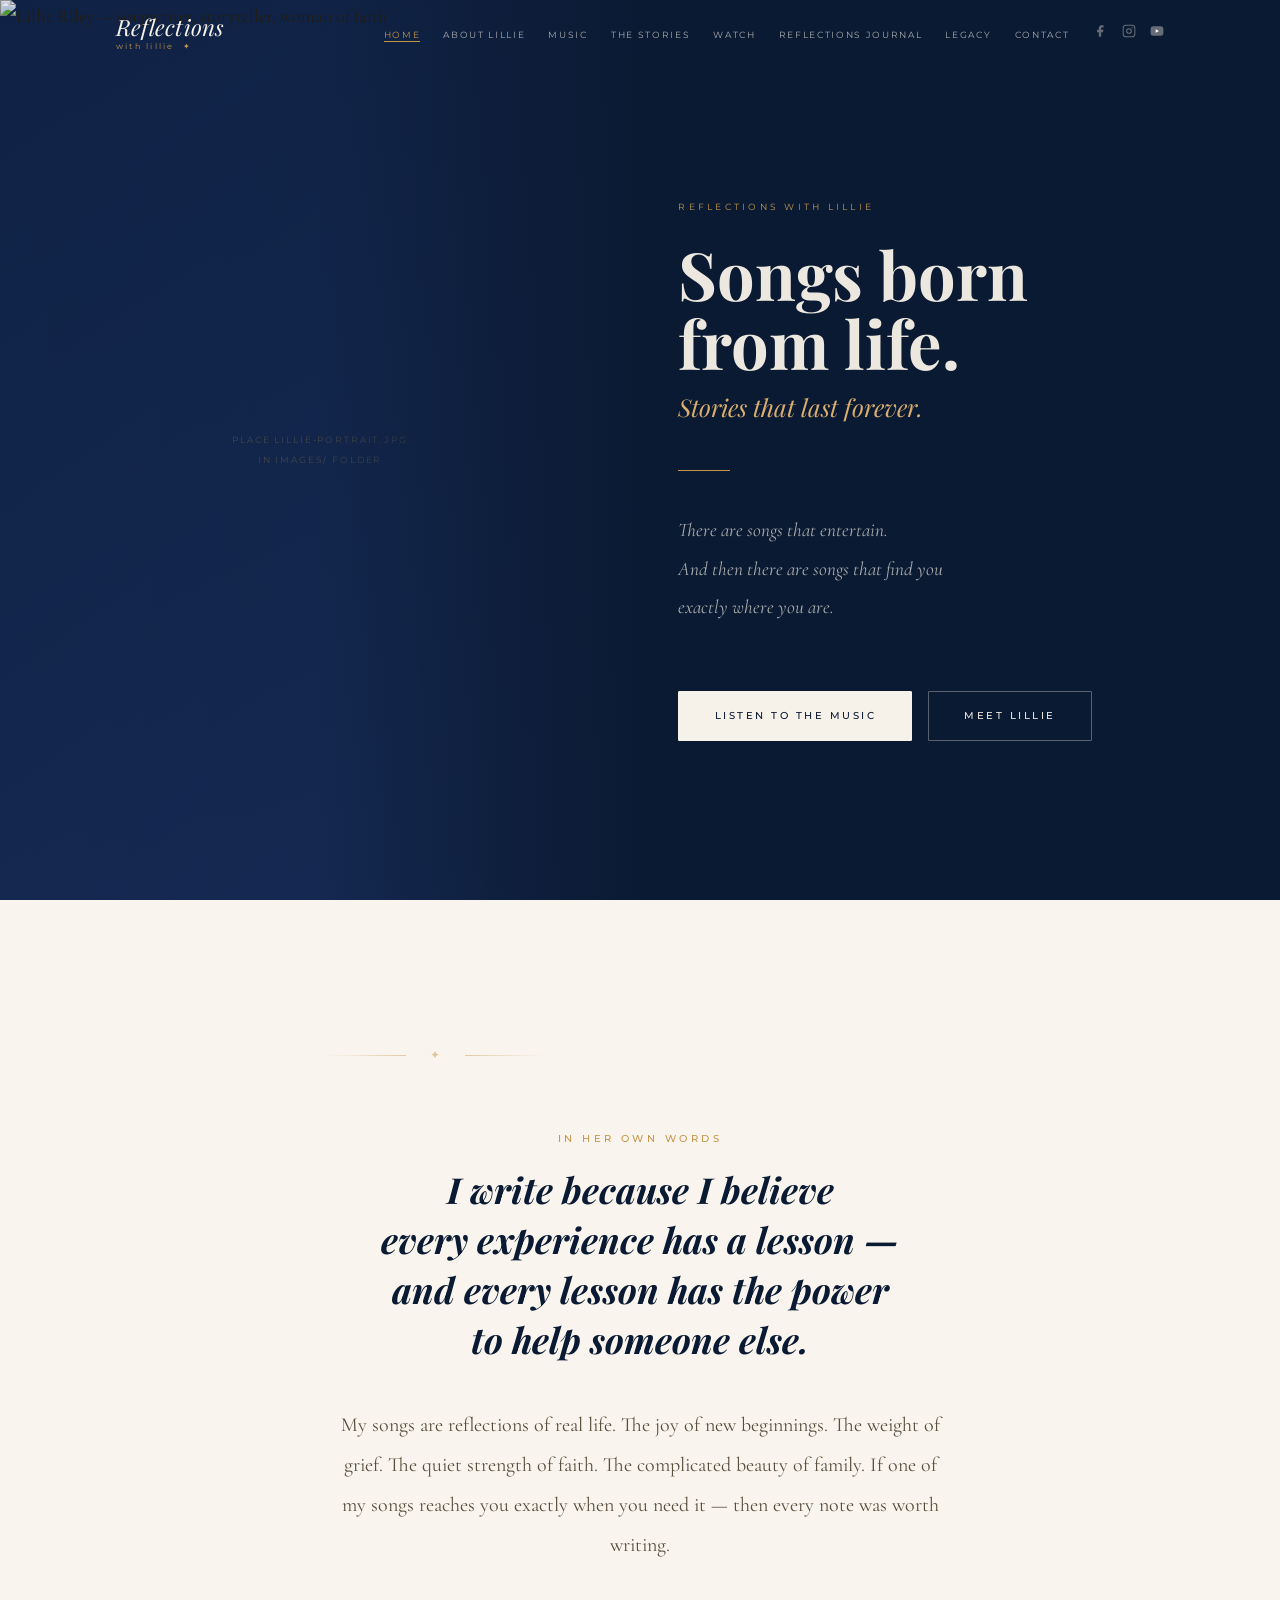
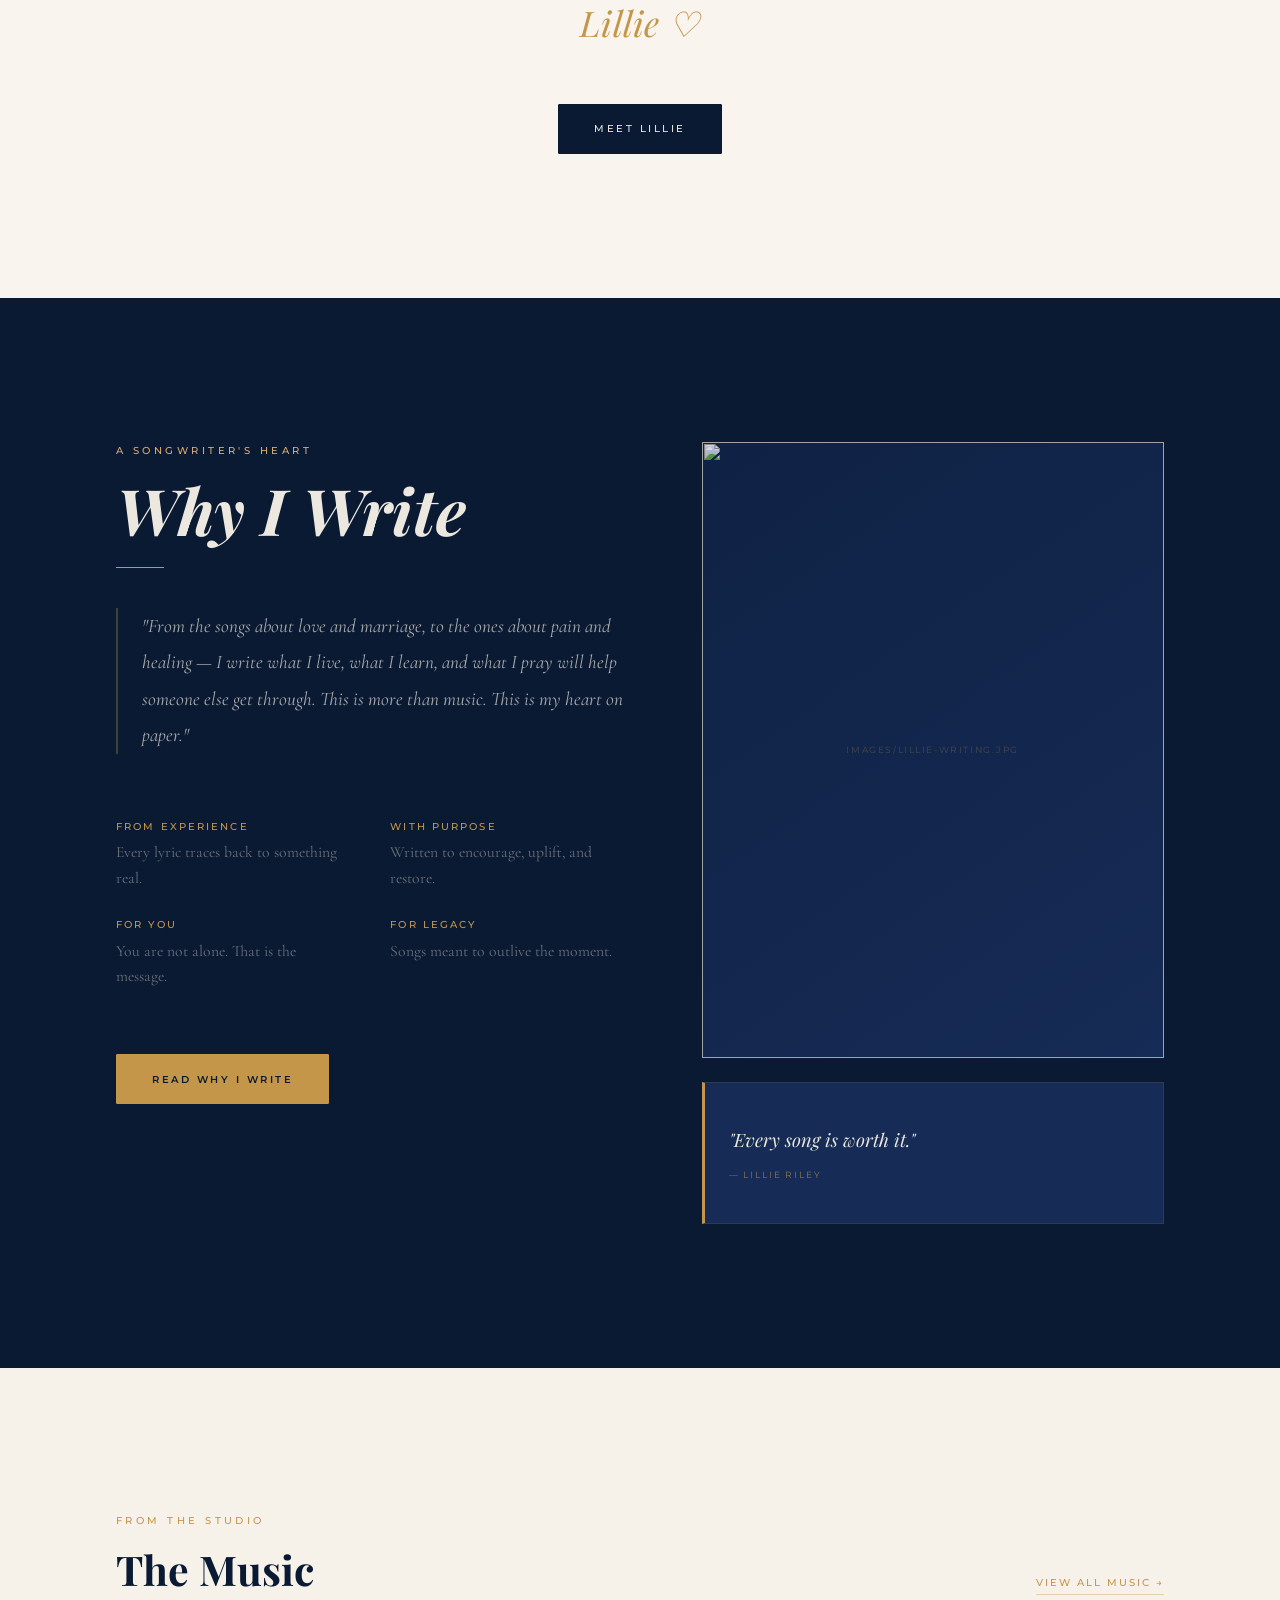
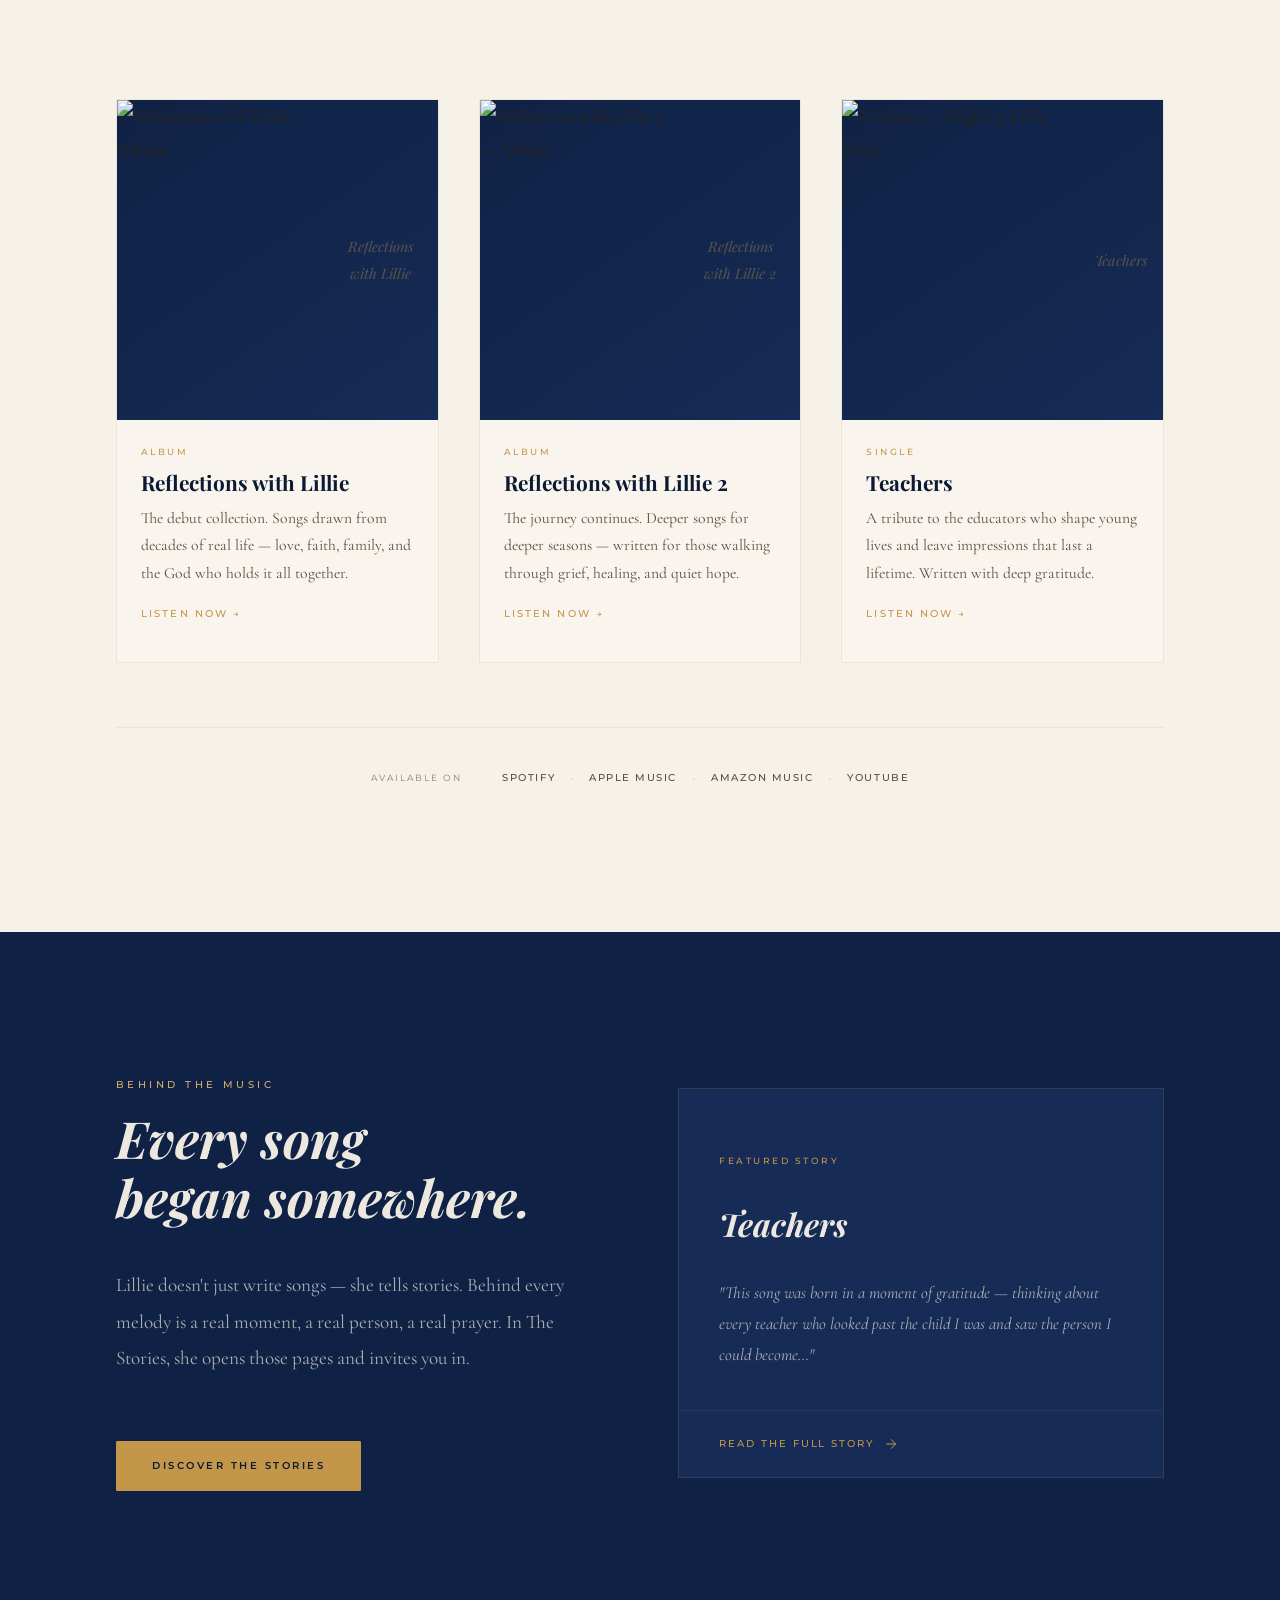
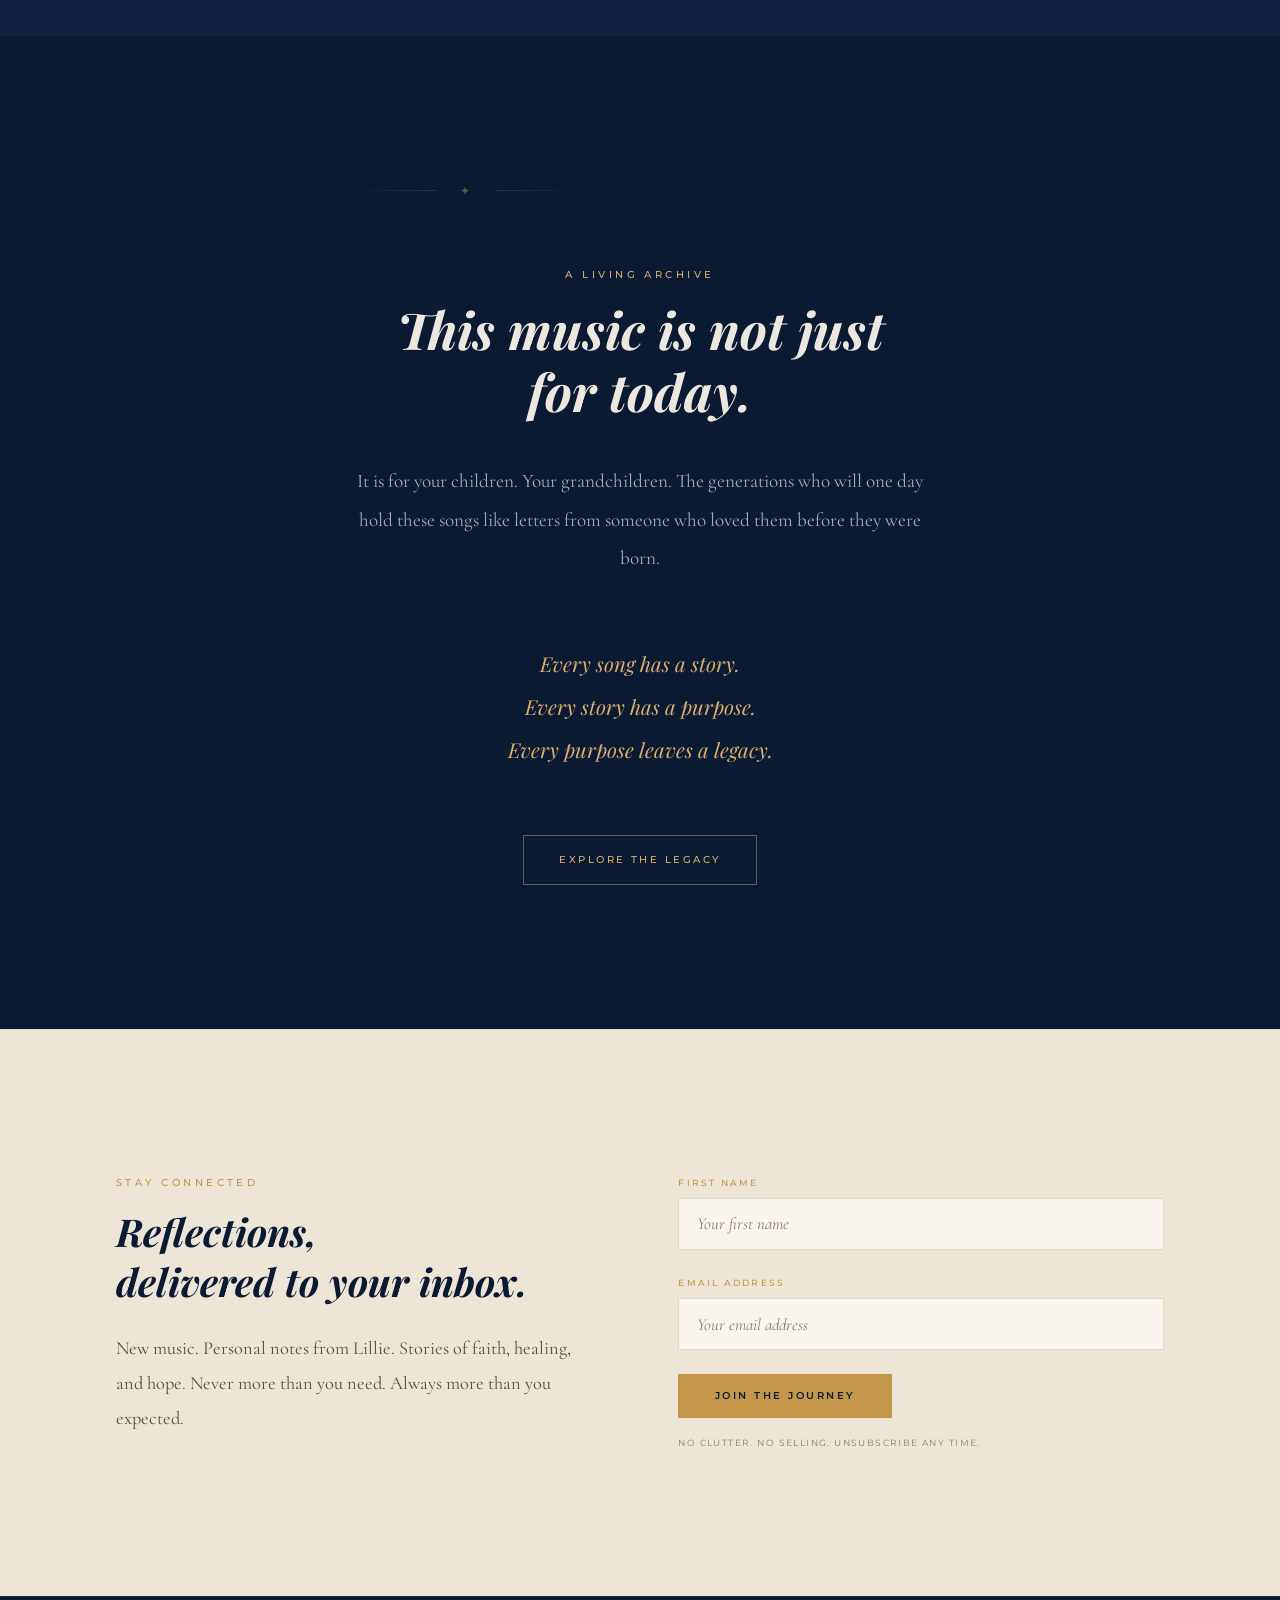
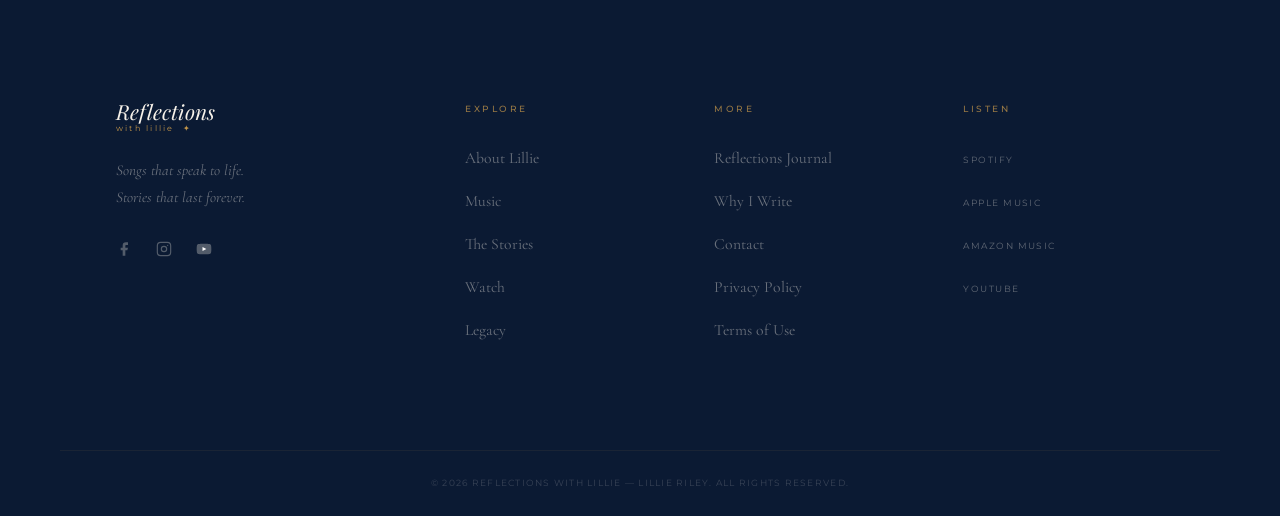
==== index.html @ 1201bf0e "Phase 1 Reflections with Lillie website launch" ====
<!DOCTYPE html>
<html lang="en">
<head>
  <meta charset="UTF-8" />
  <meta name="viewport" content="width=device-width, initial-scale=1.0" />
  <title>Reflections with Lillie — Songs Born from Life. Stories That Last.</title>
  <meta name="description" content="Lillie Riley is a songwriter, storyteller, and woman of faith. Her music is a reflection of real life — love, grief, faith, family, healing, and the grace that carries us through." />
  <link rel="canonical" href="https://reflectionswithlillie.com/" />

  <!-- Open Graph -->
  <meta property="og:type" content="website" />
  <meta property="og:site_name" content="Reflections with Lillie" />
  <meta property="og:title" content="Reflections with Lillie — Songs Born from Life. Stories That Last." />
  <meta property="og:description" content="Lillie Riley is a songwriter, storyteller, and woman of faith. Her music reflects real life — love, grief, faith, family, healing, and the grace that carries us through." />
  <meta property="og:url" content="https://reflectionswithlillie.com/" />
  <meta property="og:image" content="https://reflectionswithlillie.com/images/og-cover.jpg" />
  <meta property="og:locale" content="en_US" />

  <!-- Twitter Card -->
  <meta name="twitter:card" content="summary_large_image" />
  <meta name="twitter:title" content="Reflections with Lillie" />
  <meta name="twitter:description" content="Songs born from life. Stories that last forever." />
  <meta name="twitter:image" content="https://reflectionswithlillie.com/images/og-cover.jpg" />

  <link rel="preconnect" href="https://fonts.googleapis.com" />
  <link rel="preconnect" href="https://fonts.gstatic.com" crossorigin />
  <link href="https://fonts.googleapis.com/css2?family=Cormorant+Garamond:ital,wght@0,300;0,400;0,500;1,300;1,400;1,500&family=Playfair+Display:ital,wght@0,400;0,700;1,400;1,700&family=Montserrat:wght@300;400;500&display=swap" rel="stylesheet" />

  <link rel="stylesheet" href="styles.css" />

  <!-- Structured data: MusicGroup / Person -->
  <script type="application/ld+json">
  {
    "@context": "https://schema.org",
    "@type": "MusicGroup",
    "name": "Reflections with Lillie",
    "url": "https://reflectionswithlillie.com/",
    "member": {
      "@type": "Person",
      "name": "Lillie Riley",
      "jobTitle": "Songwriter"
    },
    "genre": ["Inspirational", "Faith-based", "Singer-songwriter"],
    "sameAs": []
  }
  </script>
</head>
<body>

  <!-- ═══════════════════════════════════════
       HEADER / NAVIGATION
  ═══════════════════════════════════════ -->
  <header class="site-header" id="site-header">
    <div class="header-inner">

      <a href="index.html" class="logo" aria-label="Reflections with Lillie — Home">
        <span class="logo-script">Reflections</span>
        <span class="logo-sub">with Lillie &nbsp;✦</span>
      </a>

      <button class="nav-toggle" id="nav-toggle" aria-label="Open menu" aria-expanded="false">
        <span></span><span></span><span></span>
      </button>

      <nav class="main-nav" id="main-nav" aria-label="Main navigation">
        <button class="nav-close" id="nav-close" aria-label="Close menu">✕</button>
        <ul>
          <li><a href="index.html" aria-current="page">Home</a></li>
          <li><a href="about.html">About Lillie</a></li>
          <li><a href="music.html">Music</a></li>
          <li><a href="stories.html">The Stories</a></li>
          <li><a href="watch.html">Watch</a></li>
          <li><a href="journal.html">Reflections Journal</a></li>
          <li><a href="legacy.html">Legacy</a></li>
          <li><a href="contact.html">Contact</a></li>
        </ul>
      </nav>

      <div class="header-social" aria-label="Follow Lillie">
        <!-- PLACEHOLDER: Replace # with real social media URLs when available -->
        <a href="#" aria-label="Follow on Facebook" data-placeholder-link="true" title="Final Facebook link coming soon">
          <svg width="14" height="14" viewBox="0 0 24 24" fill="currentColor" aria-hidden="true"><path d="M18 2h-3a5 5 0 0 0-5 5v3H7v4h3v8h4v-8h3l1-4h-4V7a1 1 0 0 1 1-1h3z"/></svg>
        </a>
        <a href="#" aria-label="Follow on Instagram" data-placeholder-link="true" title="Final Instagram link coming soon">
          <svg width="14" height="14" viewBox="0 0 24 24" fill="none" stroke="currentColor" stroke-width="1.75" aria-hidden="true"><rect x="2" y="2" width="20" height="20" rx="5"/><circle cx="12" cy="12" r="4"/><circle cx="17.5" cy="6.5" r="1" fill="currentColor" stroke="none"/></svg>
        </a>
        <a href="#" aria-label="Watch on YouTube" data-placeholder-link="true" title="Final YouTube link coming soon">
          <svg width="14" height="14" viewBox="0 0 24 24" fill="currentColor" aria-hidden="true"><path d="M22.54 6.42a2.78 2.78 0 0 0-1.95-1.96C18.88 4 12 4 12 4s-6.88 0-8.59.46a2.78 2.78 0 0 0-1.95 1.96A29 29 0 0 0 1 12a29 29 0 0 0 .46 5.58A2.78 2.78 0 0 0 3.41 19.6C5.12 20 12 20 12 20s6.88 0 8.59-.4a2.78 2.78 0 0 0 1.95-1.95A29 29 0 0 0 23 12a29 29 0 0 0-.46-5.58z"/><polygon points="9.75 15.02 15.5 12 9.75 8.98 9.75 15.02" fill="white"/></svg>
        </a>
      </div>

    </div>
  </header>


  <main id="main-content">

    <!-- ═══════════════════════════════════════
         § 1  HERO
         Full viewport. Portrait left, words right.
         Header is transparent here.
    ═══════════════════════════════════════ -->
    <section class="hero" aria-labelledby="hero-heading">

      <div class="hero-portrait" role="img" aria-label="Portrait of Lillie Riley, songwriter">
        <!-- PLACEHOLDER: Place lillie-portrait.jpg in images/ folder -->
        <img
          src="images/lillie-portrait.jpg"
          alt="Lillie Riley — songwriter, storyteller, woman of faith"
          class="hero-photo"
          onerror="this.closest('.hero-portrait').classList.add('portrait-fallback')"
        />
      </div>

      <!-- Gradient veil: fades portrait into navy on the right -->
      <div class="hero-veil" aria-hidden="true"></div>

      <div class="hero-words">
        <p class="hero-prelude reveal-hero" data-delay="0">Reflections with Lillie</p>

        <h1 id="hero-heading" class="hero-title reveal-hero" data-delay="150">
          Songs born<br />from life.
        </h1>

        <p class="hero-subtitle reveal-hero" data-delay="300">
          Stories that last forever.
        </p>

        <div class="hero-rule reveal-hero" data-delay="420" aria-hidden="true"></div>

        <p class="hero-opening reveal-hero" data-delay="540">
          There are songs that entertain.<br />
          And then there are songs that find you<br />
          exactly where you are.
        </p>

        <div class="hero-actions reveal-hero" data-delay="680">
          <a href="music.html" class="btn btn-ivory">Listen to the Music</a>
          <a href="about.html" class="btn btn-outline">Meet Lillie</a>
        </div>
      </div>

    </section>


    <!-- ═══════════════════════════════════════
         § 2  INTRODUCTION
         Who is Lillie? Warm, personal, brief.
    ═══════════════════════════════════════ -->
    <section class="intro" aria-labelledby="intro-heading">
      <div class="intro-inner container">

        <div class="ornament-line" aria-hidden="true">
          <span class="ornament-rule"></span>
          <span class="ornament-star">✦</span>
          <span class="ornament-rule"></span>
        </div>

        <p class="section-label reveal">In Her Own Words</p>

        <h2 id="intro-heading" class="intro-title reveal">
          I write because I believe<br />
          every experience has a lesson —<br />
          and every lesson has the power<br />
          to help someone else.
        </h2>

        <p class="intro-body reveal">
          My songs are reflections of real life. The joy of new beginnings.
          The weight of grief. The quiet strength of faith. The complicated
          beauty of family. If one of my songs reaches you exactly when you
          need it — then every note was worth writing.
        </p>

        <p class="intro-signature reveal" aria-label="Signed, Lillie">Lillie ♡</p>

        <a href="about.html" class="btn btn-navy reveal">Meet Lillie</a>

      </div>
    </section>


    <!-- ═══════════════════════════════════════
         § 3  WHY I WRITE  — preview
         Teases the deeper "Why I Write" section.
    ═══════════════════════════════════════ -->
    <section class="why-preview" aria-labelledby="why-heading">
      <div class="why-inner">

        <div class="why-text">
          <p class="section-label light reveal">A Songwriter's Heart</p>
          <h2 id="why-heading" class="why-title reveal">Why I Write</h2>
          <div class="why-rule reveal" aria-hidden="true"></div>

          <blockquote class="why-quote reveal">
            "From the songs about love and marriage, to the ones about pain
            and healing — I write what I live, what I learn, and what I pray
            will help someone else get through. This is more than music.
            This is my heart on paper."
          </blockquote>

          <div class="why-pillars reveal">
            <div class="pillar">
              <span class="pillar-label">From Experience</span>
              <span class="pillar-text">Every lyric traces back to something real.</span>
            </div>
            <div class="pillar">
              <span class="pillar-label">With Purpose</span>
              <span class="pillar-text">Written to encourage, uplift, and restore.</span>
            </div>
            <div class="pillar">
              <span class="pillar-label">For You</span>
              <span class="pillar-text">You are not alone. That is the message.</span>
            </div>
            <div class="pillar">
              <span class="pillar-label">For Legacy</span>
              <span class="pillar-text">Songs meant to outlive the moment.</span>
            </div>
          </div>

          <a href="about.html#why-i-write" class="btn btn-gold reveal">Read Why I Write</a>
        </div>

        <div class="why-visual reveal" aria-hidden="true">
          <div class="why-img-frame">
            <!-- PLACEHOLDER: Place lillie-writing.jpg in images/ folder (optional) -->
            <img
              src="images/lillie-writing.jpg"
              alt=""
              class="why-img"
              onerror="this.closest('.why-img-frame').classList.add('img-fallback')"
            />
          </div>
          <div class="why-caption-card">
            <p class="wcc-quote">"Every song is worth it."</p>
            <p class="wcc-attr">— Lillie Riley</p>
          </div>
        </div>

      </div>
    </section>


    <!-- ═══════════════════════════════════════
         § 4  FEATURED MUSIC
         3 releases. Curiosity, not a catalog.
    ═══════════════════════════════════════ -->
    <section class="music-preview" aria-labelledby="music-heading">
      <div class="container">

        <div class="section-header reveal">
          <div>
            <p class="section-label">From the Studio</p>
            <h2 id="music-heading" class="section-title">The Music</h2>
          </div>
          <a href="music.html" class="section-link">View All Music <span aria-hidden="true">→</span></a>
        </div>

        <div class="music-grid">

          <article class="music-card reveal" data-stagger="0">
            <div class="music-card-art">
              <!-- PLACEHOLDER: Place album-1.jpg in images/ folder -->
              <img
                src="images/album-1.jpg"
                alt="Reflections with Lillie — Album"
                onerror="this.closest('.music-card-art').classList.add('art-fallback'); this.closest('.music-card-art').dataset.label='Reflections with Lillie'"
              />
              <a href="https://lillieriley.hearnow.com/reflections-with-lillie" target="_blank" rel="noopener noreferrer" class="music-card-play" aria-label="Listen to Reflections with Lillie">
                <svg viewBox="0 0 24 24" fill="currentColor" width="20" height="20" aria-hidden="true"><polygon points="5 3 19 12 5 21 5 3"/></svg>
              </a>
            </div>
            <div class="music-card-info">
              <span class="music-card-type">Album</span>
              <h3 class="music-card-title">Reflections with Lillie</h3>
              <p class="music-card-desc">The debut collection. Songs drawn from decades of real life — love, faith, family, and the God who holds it all together.</p>
              <a href="https://lillieriley.hearnow.com/reflections-with-lillie" target="_blank" rel="noopener noreferrer" class="door-link">Listen Now <span aria-hidden="true">→</span></a>
            </div>
          </article>

          <article class="music-card reveal" data-stagger="1">
            <div class="music-card-art">
              <!-- PLACEHOLDER: Place album-2.jpg in images/ folder -->
              <img
                src="images/album-2.jpg"
                alt="Reflections with Lillie 2 — Album"
                onerror="this.closest('.music-card-art').classList.add('art-fallback'); this.closest('.music-card-art').dataset.label='Reflections with Lillie 2'"
              />
              <a href="https://music.apple.com/us/album/reflections-with-lillie-2/1891876849" target="_blank" rel="noopener noreferrer" class="music-card-play" aria-label="Listen to Reflections with Lillie 2">
                <svg viewBox="0 0 24 24" fill="currentColor" width="20" height="20" aria-hidden="true"><polygon points="5 3 19 12 5 21 5 3"/></svg>
              </a>
            </div>
            <div class="music-card-info">
              <span class="music-card-type">Album</span>
              <h3 class="music-card-title">Reflections with Lillie 2</h3>
              <p class="music-card-desc">The journey continues. Deeper songs for deeper seasons — written for those walking through grief, healing, and quiet hope.</p>
              <a href="https://music.apple.com/us/album/reflections-with-lillie-2/1891876849" target="_blank" rel="noopener noreferrer" class="door-link">Listen Now <span aria-hidden="true">→</span></a>
            </div>
          </article>

          <article class="music-card reveal" data-stagger="2">
            <div class="music-card-art">
              <!-- PLACEHOLDER: Place teachers-cover.jpg in images/ folder -->
              <img
                src="images/teachers-cover.jpg"
                alt="Teachers — Single by Lillie Riley"
                onerror="this.closest('.music-card-art').classList.add('art-fallback'); this.closest('.music-card-art').dataset.label='Teachers'"
              />
              <a href="music.html" class="music-card-play" aria-label="Listen to Teachers">
                <svg viewBox="0 0 24 24" fill="currentColor" width="20" height="20" aria-hidden="true"><polygon points="5 3 19 12 5 21 5 3"/></svg>
              </a>
            </div>
            <div class="music-card-info">
              <span class="music-card-type">Single</span>
              <h3 class="music-card-title">Teachers</h3>
              <p class="music-card-desc">A tribute to the educators who shape young lives and leave impressions that last a lifetime. Written with deep gratitude.</p>
              <a href="music.html" class="door-link">Listen Now <span aria-hidden="true">→</span></a>
            </div>
          </article>

        </div>

        <div class="music-platforms reveal">
          <p class="platforms-label">Available on</p>
          <div class="platforms-list">
            <!-- PLACEHOLDER: Replace # with real streaming URLs when available -->
            <a href="https://open.spotify.com/artist/2LuKNsGdmMvZCMLNtctDl3" class="platform-link" aria-label="Listen on Spotify" target="_blank" rel="noopener noreferrer">Spotify</a>
            <span class="platform-dot" aria-hidden="true">·</span>
            <a href="https://music.apple.com/us/artist/lillie-riley/1885630300" class="platform-link" aria-label="Listen on Apple Music" target="_blank" rel="noopener noreferrer">Apple Music</a>
            <span class="platform-dot" aria-hidden="true">·</span>
            <a href="#" class="platform-link" aria-label="Listen on Amazon Music" data-placeholder-link="true" title="Final Amazon Music link coming soon">Amazon Music</a>
            <span class="platform-dot" aria-hidden="true">·</span>
            <a href="#" class="platform-link" aria-label="Watch on YouTube" data-placeholder-link="true" title="Final YouTube link coming soon">YouTube</a>
          </div>
        </div>

      </div>
    </section>


    <!-- ═══════════════════════════════════════
         § 5  THE STORIES  — preview
         One story. A door into something deeper.
    ═══════════════════════════════════════ -->
    <section class="stories-preview" aria-labelledby="stories-heading">
      <div class="stories-inner container">

        <div class="stories-text">
          <p class="section-label light reveal">Behind the Music</p>
          <h2 id="stories-heading" class="stories-title reveal">
            Every song<br />began somewhere.
          </h2>
          <p class="stories-body reveal">
            Lillie doesn't just write songs — she tells stories.
            Behind every melody is a real moment, a real person,
            a real prayer. In The Stories, she opens those pages
            and invites you in.
          </p>
          <a href="stories.html" class="btn btn-gold reveal">Discover the Stories</a>
        </div>

        <div class="stories-featured reveal">
          <article class="story-card">
            <div class="story-card-top">
              <p class="story-card-label">Featured Story</p>
              <h3 class="story-card-title">Teachers</h3>
              <p class="story-card-excerpt">
                "This song was born in a moment of gratitude — thinking
                about every teacher who looked past the child I was
                and saw the person I could become…"
              </p>
            </div>
            <a href="stories.html#teachers" class="story-card-link">
              Read the Full Story
              <svg viewBox="0 0 24 24" fill="none" stroke="currentColor" stroke-width="1.5" width="16" height="16" aria-hidden="true"><path d="M5 12h14M12 5l7 7-7 7"/></svg>
            </a>
          </article>
        </div>

      </div>
    </section>


    <!-- ═══════════════════════════════════════
         § 6  LEGACY  — preview
         Quiet. Weighty. One idea only.
    ═══════════════════════════════════════ -->
    <section class="legacy-preview" aria-labelledby="legacy-heading">
      <div class="legacy-inner container">

        <div class="ornament-line light reveal" aria-hidden="true">
          <span class="ornament-rule"></span>
          <span class="ornament-star">✦</span>
          <span class="ornament-rule"></span>
        </div>

        <p class="section-label light reveal">A Living Archive</p>

        <h2 id="legacy-heading" class="legacy-title reveal">
          This music is not just<br />for today.
        </h2>

        <p class="legacy-body reveal">
          It is for your children. Your grandchildren. The generations
          who will one day hold these songs like letters from someone
          who loved them before they were born.
        </p>

        <p class="legacy-verse reveal">
          Every song has a story.<br />
          Every story has a purpose.<br />
          Every purpose leaves a legacy.
        </p>

        <a href="legacy.html" class="btn btn-outline-light reveal">Explore the Legacy</a>

      </div>
    </section>


    <!-- ═══════════════════════════════════════
         § 7  NEWSLETTER
    ═══════════════════════════════════════ -->
    <section class="newsletter" id="newsletter" aria-labelledby="newsletter-heading">
      <div class="newsletter-inner container">

        <div class="newsletter-text">
          <p class="section-label reveal">Stay Connected</p>
          <h2 id="newsletter-heading" class="newsletter-title reveal">
            Reflections,<br />delivered to your inbox.
          </h2>
          <p class="newsletter-sub reveal">
            New music. Personal notes from Lillie.
            Stories of faith, healing, and hope.
            Never more than you need. Always more than you expected.
          </p>
        </div>

        <form class="newsletter-form reveal" action="#" method="post" novalidate id="newsletter-form">
          <!-- PLACEHOLDER: Connect to email provider (Mailchimp, ConvertKit, Buttondown, etc.) -->
          <div class="field-wrap">
            <label for="sub-name">First Name</label>
            <input
              type="text"
              id="sub-name"
              name="name"
              placeholder="Your first name"
              autocomplete="given-name"
              required
            />
          </div>
          <div class="field-wrap">
            <label for="sub-email">Email Address</label>
            <input
              type="email"
              id="sub-email"
              name="email"
              placeholder="Your email address"
              autocomplete="email"
              required
            />
          </div>
          <button type="submit" class="btn btn-gold">Join the Journey</button>
          <p class="form-note">No clutter. No selling. Unsubscribe any time.</p>
        </form>

      </div>
    </section>

  </main>


  <!-- ═══════════════════════════════════════
       FOOTER
  ═══════════════════════════════════════ -->
  <footer class="site-footer" aria-label="Site footer">
    <div class="footer-inner container">

      <div class="footer-brand">
        <a href="index.html" class="footer-logo" aria-label="Reflections with Lillie — Home">
          <span class="logo-script">Reflections</span>
          <span class="logo-sub">with Lillie &nbsp;✦</span>
        </a>
        <p class="footer-tagline">
          Songs that speak to life.<br />
          Stories that last forever.
        </p>
        <div class="footer-social" aria-label="Follow Lillie on social media">
          <!-- PLACEHOLDER: Replace # with real social media URLs when available -->
          <a href="#" aria-label="Facebook" data-placeholder-link="true" title="Final Facebook link coming soon">
            <svg width="16" height="16" viewBox="0 0 24 24" fill="currentColor" aria-hidden="true"><path d="M18 2h-3a5 5 0 0 0-5 5v3H7v4h3v8h4v-8h3l1-4h-4V7a1 1 0 0 1 1-1h3z"/></svg>
          </a>
          <a href="#" aria-label="Instagram" data-placeholder-link="true" title="Final Instagram link coming soon">
            <svg width="16" height="16" viewBox="0 0 24 24" fill="none" stroke="currentColor" stroke-width="1.75" aria-hidden="true"><rect x="2" y="2" width="20" height="20" rx="5"/><circle cx="12" cy="12" r="4"/><circle cx="17.5" cy="6.5" r="1" fill="currentColor" stroke="none"/></svg>
          </a>
          <a href="#" aria-label="YouTube" data-placeholder-link="true" title="Final YouTube link coming soon">
            <svg width="16" height="16" viewBox="0 0 24 24" fill="currentColor" aria-hidden="true"><path d="M22.54 6.42a2.78 2.78 0 0 0-1.95-1.96C18.88 4 12 4 12 4s-6.88 0-8.59.46a2.78 2.78 0 0 0-1.95 1.96A29 29 0 0 0 1 12a29 29 0 0 0 .46 5.58A2.78 2.78 0 0 0 3.41 19.6C5.12 20 12 20 12 20s6.88 0 8.59-.4a2.78 2.78 0 0 0 1.95-1.95A29 29 0 0 0 23 12a29 29 0 0 0-.46-5.58z"/><polygon points="9.75 15.02 15.5 12 9.75 8.98 9.75 15.02" fill="white"/></svg>
          </a>
        </div>
      </div>

      <nav class="footer-nav" aria-label="Explore the site">
        <h4>Explore</h4>
        <ul>
          <li><a href="about.html">About Lillie</a></li>
          <li><a href="music.html">Music</a></li>
          <li><a href="stories.html">The Stories</a></li>
          <li><a href="watch.html">Watch</a></li>
          <li><a href="legacy.html">Legacy</a></li>
        </ul>
      </nav>

      <nav class="footer-nav" aria-label="More pages">
        <h4>More</h4>
        <ul>
          <li><a href="journal.html">Reflections Journal</a></li>
          <li><a href="about.html#why-i-write">Why I Write</a></li>
          <li><a href="contact.html">Contact</a></li>
          <li><a href="privacy.html">Privacy Policy</a></li>
          <li><a href="terms.html">Terms of Use</a></li>
        </ul>
      </nav>

      <div class="footer-listen-wrap">
        <h4>Listen</h4>
        <ul class="footer-listen">
          <!-- PLACEHOLDER: Replace # with real streaming URLs when available -->
          <li><a href="https://open.spotify.com/artist/2LuKNsGdmMvZCMLNtctDl3" aria-label="Stream on Spotify" target="_blank" rel="noopener noreferrer">Spotify</a></li>
          <li><a href="https://music.apple.com/us/artist/lillie-riley/1885630300" aria-label="Stream on Apple Music" target="_blank" rel="noopener noreferrer">Apple Music</a></li>
          <li><a href="#" aria-label="Stream on Amazon Music" data-placeholder-link="true" title="Final Amazon Music link coming soon">Amazon Music</a></li>
          <li><a href="#" aria-label="Watch on YouTube" data-placeholder-link="true" title="Final YouTube link coming soon">YouTube</a></li>
        </ul>
      </div>

    </div>

    <div class="footer-base">
      <p>
        &copy; <span id="copy-year"></span> Reflections with Lillie &mdash; Lillie Riley.
        All rights reserved.
      </p>
    </div>
  </footer>

  <script src="script.js"></script>
</body>
</html>
---- styles.css ----
/* ════════════════════════════════════════════════════════════════════
   REFLECTIONS WITH LILLIE  —  Design System v4
   "A digital legacy. Not a music website."

   This file is the single source of truth for the entire site.
   Every page inherits these tokens, components, and utilities.
   Never redefine colors or fonts on individual pages.

   Color Tokens
   ────────────
   --navy       Deep navy (primary dark ground)    #0B1A33
   --navy-mid   Slightly lifted navy               #0F2245
   --navy-lt    Lightest navy, for cards/hover     #162B55
   --royal      Royal blue accent                  #1B4FA8
   --gold       Signature antique gold             #C4964A
   --gold-lt    Warm highlight gold                #D9AE6E
   --gold-pale  Near-white gold tint               #F0E4CB
   --ivory      Primary light background           #F6F1E9
   --ivory-dk   Deeper ivory for alternating secs  #EDE5D5
   --linen      Warmest cream, for hero text bg    #F9F5EE
   --ink        Dark body text on light            #2C2416
   --ink-mid    Secondary body text on light       #5A4E3C
   --ink-soft   Muted/caption text on light        #8A7F6E
   --mist       Primary text on dark               #EDE8DF
   --mist-mid   Secondary text on dark (70%)
   --mist-soft  Muted text on dark (42%)

   Spacing Scale (8px base)
   ────────────────────────
   --sp-xs  0.5rem   8px
   --sp-s   1rem    16px
   --sp-m   1.5rem  24px
   --sp-l   2.5rem  40px
   --sp-xl  4rem    64px
   --sp-2xl 6.5rem  104px
   --sp-3xl 9rem    144px
════════════════════════════════════════════════════════════════════ */

:root {
  /* Palette */
  --navy:       #0B1A33;
  --navy-mid:   #0F2245;
  --navy-lt:    #162B55;
  --royal:      #1B4FA8;
  --gold:       #C4964A;
  --gold-lt:    #D9AE6E;
  --gold-pale:  #F0E4CB;
  --ivory:      #F6F1E9;
  --ivory-dk:   #EDE5D5;
  --linen:      #F9F5EE;
  --ink:        #2C2416;
  --ink-mid:    #5A4E3C;
  --ink-soft:   #8A7F6E;
  --mist:       #EDE8DF;
  --mist-mid:   rgba(237,232,223,.70);
  --mist-soft:  rgba(237,232,223,.42);

  /* Typography */
  --ff-display: 'Playfair Display', Georgia, 'Times New Roman', serif;
  --ff-body:    'Cormorant Garamond', Georgia, 'Times New Roman', serif;
  --ff-ui:      'Montserrat', 'Helvetica Neue', Arial, sans-serif;

  /* Spacing */
  --sp-xs:  0.5rem;
  --sp-s:   1rem;
  --sp-m:   1.5rem;
  --sp-l:   2.5rem;
  --sp-xl:  4rem;
  --sp-2xl: 6.5rem;
  --sp-3xl: 9rem;

  /* Layout */
  --max-w:    1160px;
  --ease:     cubic-bezier(.4,0,.2,1);
  --ease-out: cubic-bezier(0,.5,.3,1);
}


/* ─── RESET ───────────────────────────────────────────── */
*, *::before, *::after { box-sizing: border-box; margin: 0; padding: 0; }
html { scroll-behavior: smooth; font-size: 16px; }

body {
  font-family: var(--ff-body);
  font-size: 1.125rem;
  line-height: 1.85;
  color: var(--ink);
  background: var(--linen);
  -webkit-font-smoothing: antialiased;
  text-rendering: optimizeLegibility;
}

img { display: block; max-width: 100%; height: auto; }
a   { color: inherit; text-decoration: none; }
ul  { list-style: none; }
button { cursor: pointer; border: none; background: none; font-family: var(--ff-ui); }

[aria-current="page"] { color: var(--gold) !important; }
[aria-current="page"]::after { width: 100% !important; }

.sr-only {
  position: absolute; width: 1px; height: 1px; padding: 0;
  margin: -1px; overflow: hidden; clip: rect(0,0,0,0);
  white-space: nowrap; border: 0;
}


/* ─── LAYOUT UTILITIES ────────────────────────────────── */
.container {
  max-width: var(--max-w);
  margin-inline: auto;
  padding-inline: clamp(1.25rem, 5vw, 3.5rem);
}


/* ─── GLOBAL TOKENS (used across all pages) ───────────── */

/* Eyebrow label */
.section-label {
  font-family: var(--ff-ui);
  font-size: 0.6rem;
  font-weight: 500;
  letter-spacing: 0.36em;
  text-transform: uppercase;
  color: var(--gold);
  display: block;
  margin-bottom: var(--sp-s);
}
.section-label.light { color: var(--gold-lt); }

/* Section heading */
.section-title {
  font-family: var(--ff-display);
  font-size: clamp(1.8rem, 3.2vw, 2.8rem);
  font-weight: 700;
  line-height: 1.2;
  color: var(--ink);
}
.section-title.light { color: var(--mist); }

/* Inline section header row */
.section-header {
  display: flex;
  align-items: flex-end;
  justify-content: space-between;
  gap: var(--sp-m);
  margin-bottom: var(--sp-2xl);
  flex-wrap: wrap;
}

/* Underlined arrow link */
.section-link {
  font-family: var(--ff-ui);
  font-size: 0.62rem;
  font-weight: 500;
  letter-spacing: 0.2em;
  text-transform: uppercase;
  color: var(--gold);
  border-bottom: 1px solid rgba(196,150,74,.35);
  padding-bottom: 2px;
  transition: color .25s, border-color .25s;
  white-space: nowrap;
}
.section-link:hover { color: var(--gold-lt); border-color: var(--gold-lt); }

/* Ornament divider */
.ornament-line {
  display: flex;
  align-items: center;
  gap: var(--sp-m);
  margin-bottom: var(--sp-xl);
}
.ornament-rule {
  flex: 1;
  max-width: 80px;
  height: 1px;
  background: linear-gradient(to right, transparent, var(--gold));
  opacity: .45;
}
.ornament-line.light .ornament-rule {
  background: linear-gradient(to right, transparent, rgba(217,174,110,.4));
}
.ornament-line .ornament-rule:last-child {
  background: linear-gradient(to left, transparent, var(--gold));
}
.ornament-line.light .ornament-rule:last-child {
  background: linear-gradient(to left, transparent, rgba(217,174,110,.4));
}
.ornament-star {
  color: var(--gold);
  opacity: .5;
  font-size: .75rem;
  letter-spacing: .1em;
}
.ornament-line.light .ornament-star { color: var(--gold-lt); opacity: .4; }

/* Door link (text arrow links inside cards/sections) */
.door-link {
  font-family: var(--ff-ui);
  font-size: 0.6rem;
  font-weight: 500;
  letter-spacing: 0.22em;
  text-transform: uppercase;
  color: var(--gold);
  display: inline-flex;
  align-items: center;
  gap: .5em;
  transition: color .25s, gap .25s;
}
.door-link:hover { color: var(--gold-lt); gap: .75em; }


/* ─── BUTTONS ─────────────────────────────────────────── */
.btn {
  display: inline-block;
  font-family: var(--ff-ui);
  font-size: 0.65rem;
  font-weight: 500;
  letter-spacing: 0.24em;
  text-transform: uppercase;
  padding: 0.9rem 2.2rem;
  border-radius: 1px;
  transition: background .28s var(--ease), color .28s var(--ease),
              border-color .28s var(--ease), box-shadow .28s var(--ease);
  white-space: nowrap;
  cursor: pointer;
}

/* Ivory — on dark/photo backgrounds */
.btn-ivory {
  background: var(--ivory);
  color: var(--navy);
  border: 1.5px solid var(--ivory);
}
.btn-ivory:hover { background: var(--gold-pale); border-color: var(--gold-pale); }

/* Outline ghost — on dark, subtle */
.btn-outline {
  background: transparent;
  color: var(--mist);
  border: 1.5px solid rgba(237,232,223,.35);
}
.btn-outline:hover { border-color: var(--gold-lt); color: var(--gold-lt); }

/* Outline ghost — on dark, more visible */
.btn-outline-light {
  background: transparent;
  color: var(--gold-lt);
  border: 1.5px solid rgba(217,174,110,.45);
}
.btn-outline-light:hover {
  background: rgba(196,150,74,.08);
  border-color: var(--gold-lt);
}

/* Gold — primary CTA on light backgrounds */
.btn-gold {
  background: var(--gold);
  color: var(--navy);
  border: 1.5px solid var(--gold);
  font-weight: 600;
}
.btn-gold:hover {
  background: var(--gold-lt);
  border-color: var(--gold-lt);
  box-shadow: 0 6px 24px rgba(196,150,74,.22);
}

/* Navy — secondary CTA on light */
.btn-navy {
  background: var(--navy);
  color: var(--mist);
  border: 1.5px solid var(--navy);
}
.btn-navy:hover { background: var(--navy-mid); border-color: var(--navy-mid); }


/* ════════════════════════════════════════════════════════
   IMAGE PLACEHOLDERS
   Show a styled "no photo" state until real images land.
════════════════════════════════════════════════════════ */
.portrait-fallback,
.img-fallback,
.art-fallback {
  background: linear-gradient(145deg, var(--navy-mid), var(--navy-lt)) !important;
  display: flex !important;
  align-items: center !important;
  justify-content: center !important;
}
.portrait-fallback::after,
.img-fallback::after {
  content: 'Photo coming soon';
  font-family: var(--ff-ui);
  font-size: .58rem;
  letter-spacing: .2em;
  text-transform: uppercase;
  color: rgba(196,150,74,.35);
}
.art-fallback::after {
  content: attr(data-label);
  font-family: var(--ff-display);
  font-size: .9rem;
  font-style: italic;
  color: rgba(196,150,74,.4);
  text-align: center;
  padding: 1rem;
}


/* ════════════════════════════════════════════════════════
   SCROLL REVEAL
   Elements with .reveal fade up as they enter viewport.
   Applied via JS (IntersectionObserver).
════════════════════════════════════════════════════════ */
.reveal,
.reveal-hero {
  opacity: 0;
  transform: translateY(20px);
}
.reveal.in,
.reveal-hero.in {
  opacity: 1;
  transform: none;
  transition: opacity .75s var(--ease-out), transform .75s var(--ease-out);
}


/* ════════════════════════════════════════════════════════
   SITE HEADER
════════════════════════════════════════════════════════ */
.site-header {
  position: fixed;
  top: 0; left: 0; right: 0;
  z-index: 900;
  background: transparent;
  border-bottom: 1px solid transparent;
  transition: background .5s var(--ease), border-color .5s var(--ease);
}
.site-header.scrolled {
  background: rgba(11,26,51,.97);
  backdrop-filter: blur(16px);
  -webkit-backdrop-filter: blur(16px);
  border-bottom-color: rgba(196,150,74,.13);
}

.header-inner {
  max-width: var(--max-w);
  margin-inline: auto;
  padding: 1rem clamp(1.25rem, 5vw, 3.5rem);
  display: flex;
  align-items: center;
  gap: 1.5rem;
}

/* Logo */
.logo, .footer-logo {
  display: flex;
  flex-direction: column;
  line-height: 1.05;
  flex-shrink: 0;
  transition: opacity .25s;
}
.logo:hover { opacity: .75; }
.logo-script {
  font-family: var(--ff-display);
  font-size: 1.4rem;
  font-style: italic;
  font-weight: 400;
  color: var(--ivory);
  letter-spacing: .01em;
}
.logo-sub {
  font-family: var(--ff-ui);
  font-size: 0.5rem;
  font-weight: 400;
  letter-spacing: .28em;
  text-transform: lowercase;
  color: var(--gold);
  margin-top: 2px;
}

/* Desktop nav */
.main-nav { margin-left: auto; }
.main-nav ul {
  display: flex;
  align-items: center;
  gap: clamp(.7rem, 1.8vw, 1.8rem);
}
.main-nav a {
  font-family: var(--ff-ui);
  font-size: 0.58rem;
  font-weight: 400;
  letter-spacing: .18em;
  text-transform: uppercase;
  color: rgba(237,232,223,.7);
  padding-bottom: 2px;
  position: relative;
  transition: color .25s;
}
.main-nav a::after {
  content: '';
  position: absolute;
  bottom: 0; left: 0;
  width: 0; height: 1px;
  background: var(--gold);
  transition: width .3s var(--ease);
}
.main-nav a:hover { color: var(--gold-lt); }
.main-nav a:hover::after { width: 100%; }

/* Close button inside mobile nav */
.nav-close {
  display: none;
  position: absolute;
  top: var(--sp-l);
  right: var(--sp-l);
  color: var(--mist-mid);
  font-size: 1.1rem;
  padding: .25rem;
  transition: color .2s;
}
.nav-close:hover { color: var(--gold-lt); }

/* Social icons in header */
.header-social {
  display: flex;
  gap: .9rem;
  align-items: center;
  flex-shrink: 0;
}
.header-social a {
  color: rgba(237,232,223,.4);
  transition: color .25s;
}
.header-social a:hover { color: var(--gold-lt); }

/* Hamburger */
.nav-toggle {
  display: none;
  flex-direction: column;
  gap: 5px;
  padding: 4px;
}
.nav-toggle span {
  display: block;
  width: 22px; height: 1.5px;
  background: var(--mist);
  border-radius: 1px;
  transition: transform .3s var(--ease), opacity .3s;
}
.nav-toggle[aria-expanded="true"] span:nth-child(1) { transform: translateY(6.5px) rotate(45deg); }
.nav-toggle[aria-expanded="true"] span:nth-child(2) { opacity: 0; }
.nav-toggle[aria-expanded="true"] span:nth-child(3) { transform: translateY(-6.5px) rotate(-45deg); }


/* ════════════════════════════════════════════════════════
   § 1  HERO
════════════════════════════════════════════════════════ */
.hero {
  position: relative;
  min-height: 100svh;
  display: grid;
  grid-template-columns: 1fr 1fr;
  overflow: hidden;
  background: var(--navy);
}

/* Portrait — left column */
.hero-portrait {
  position: relative;
  grid-column: 1 / 2;
  grid-row: 1;
  overflow: hidden;
  min-height: 100%;
}
.hero-photo {
  position: absolute;
  inset: 0;
  width: 100%; height: 100%;
  object-fit: cover;
  object-position: center 15%;
  filter: brightness(.88) contrast(1.04) saturate(.9);
}
.hero-portrait.portrait-fallback {
  background: linear-gradient(160deg, var(--navy-mid) 0%, var(--navy-lt) 100%);
  min-height: 60vh;
}
.hero-portrait.portrait-fallback::after {
  content: 'Place lillie-portrait.jpg\Ain images/ folder';
  white-space: pre;
  position: absolute; inset: 0;
  display: flex; align-items: center; justify-content: center;
  font-family: var(--ff-ui);
  font-size: .58rem;
  letter-spacing: .2em;
  text-transform: uppercase;
  color: rgba(196,150,74,.3);
  line-height: 2.2;
  text-align: center;
}

/* Gradient: portrait fades rightward into navy */
.hero-veil {
  position: absolute;
  grid-column: 1 / 2;
  grid-row: 1;
  inset: 0;
  background: linear-gradient(
    to right,
    rgba(11,26,51,0)    0%,
    rgba(11,26,51,.06)  50%,
    rgba(11,26,51,.65)  78%,
    rgba(11,26,51,1)    100%
  );
  pointer-events: none;
  z-index: 1;
}

/* Words — right column */
.hero-words {
  grid-column: 2 / 3;
  grid-row: 1;
  position: relative;
  z-index: 2;
  display: flex;
  flex-direction: column;
  justify-content: center;
  padding: clamp(5.5rem,8vw,7rem) clamp(2.5rem,5vw,5rem) clamp(4rem,5vw,5rem) clamp(1.5rem,3vw,3rem);
}

.hero-prelude {
  font-family: var(--ff-ui);
  font-size: .58rem;
  font-weight: 400;
  letter-spacing: .35em;
  text-transform: uppercase;
  color: var(--gold);
  margin-bottom: var(--sp-m);
}
.hero-title {
  font-family: var(--ff-display);
  font-size: clamp(3rem, 5.2vw, 5.5rem);
  font-weight: 700;
  line-height: 1.04;
  color: var(--mist);
  margin-bottom: var(--sp-xs);
}
.hero-subtitle {
  font-family: var(--ff-display);
  font-size: clamp(1.1rem, 1.9vw, 1.6rem);
  font-style: italic;
  font-weight: 400;
  color: var(--gold-lt);
  margin-bottom: var(--sp-l);
}
.hero-rule {
  width: 52px; height: 1px;
  background: var(--gold);
  opacity: .55;
  margin-bottom: var(--sp-l);
}
.hero-opening {
  font-family: var(--ff-body);
  font-size: clamp(.95rem, 1.5vw, 1.2rem);
  font-style: italic;
  color: var(--mist-mid);
  line-height: 2;
  margin-bottom: var(--sp-xl);
}
.hero-actions {
  display: flex;
  gap: var(--sp-s);
  flex-wrap: wrap;
}


/* ════════════════════════════════════════════════════════
   § 2  INTRODUCTION
════════════════════════════════════════════════════════ */
.intro {
  background: var(--linen);
  padding: var(--sp-3xl) 0;
}
.intro-inner {
  max-width: 740px;
  text-align: center;
}
.intro-title {
  font-family: var(--ff-display);
  font-size: clamp(1.55rem, 2.8vw, 2.5rem);
  font-style: italic;
  font-weight: 700;
  line-height: 1.4;
  color: var(--navy);
  margin-bottom: var(--sp-l);
}
.intro-body {
  font-family: var(--ff-body);
  font-size: clamp(1.05rem, 1.6vw, 1.25rem);
  color: var(--ink-mid);
  line-height: 2;
  margin-bottom: var(--sp-l);
  max-width: 600px;
  margin-inline: auto;
  margin-bottom: var(--sp-l);
}
.intro-signature {
  font-family: var(--ff-display);
  font-size: 2.2rem;
  font-style: italic;
  color: var(--gold);
  margin-bottom: var(--sp-xl);
  line-height: 1;
}


/* ════════════════════════════════════════════════════════
   § 3  WHY I WRITE — PREVIEW
════════════════════════════════════════════════════════ */
.why-preview {
  background: var(--navy);
  padding: var(--sp-3xl) 0;
}
.why-inner {
  max-width: var(--max-w);
  margin-inline: auto;
  padding-inline: clamp(1.25rem, 5vw, 3.5rem);
  display: grid;
  grid-template-columns: 1.1fr 1fr;
  gap: clamp(3rem, 6vw, 6rem);
  align-items: start;
}

.why-title {
  font-family: var(--ff-display);
  font-size: clamp(2.5rem, 5vw, 5rem);
  font-weight: 700;
  font-style: italic;
  color: var(--mist);
  line-height: 1.05;
  margin-bottom: var(--sp-m);
}
.why-rule {
  width: 48px; height: 1px;
  background: var(--gold);
  opacity: .5;
  margin-bottom: var(--sp-l);
}
.why-quote {
  font-family: var(--ff-body);
  font-size: clamp(1rem, 1.6vw, 1.2rem);
  font-style: italic;
  color: var(--mist-mid);
  line-height: 1.9;
  border-left: 2px solid rgba(196,150,74,.3);
  padding-left: var(--sp-m);
  margin-bottom: var(--sp-xl);
}

/* Four pillars */
.why-pillars {
  display: grid;
  grid-template-columns: 1fr 1fr;
  gap: var(--sp-m) var(--sp-l);
  margin-bottom: var(--sp-xl);
}
.pillar { display: flex; flex-direction: column; gap: .3rem; }
.pillar-label {
  font-family: var(--ff-ui);
  font-size: .6rem;
  font-weight: 500;
  letter-spacing: .22em;
  text-transform: uppercase;
  color: var(--gold);
}
.pillar-text {
  font-family: var(--ff-body);
  font-size: .98rem;
  color: var(--mist-soft);
  line-height: 1.65;
}

/* Right visual */
.why-visual { display: flex; flex-direction: column; gap: var(--sp-m); }
.why-img-frame {
  position: relative;
  aspect-ratio: 3/4;
  overflow: hidden;
  background: var(--navy-lt);
}
.why-img {
  width: 100%; height: 100%;
  object-fit: cover;
  object-position: center top;
  filter: brightness(.85) saturate(.9);
}
.why-img-frame.img-fallback::after {
  content: 'images/lillie-writing.jpg';
  font-family: var(--ff-ui);
  font-size: .55rem;
  letter-spacing: .18em;
  color: rgba(196,150,74,.3);
  position: absolute; inset: 0;
  display: flex; align-items: center; justify-content: center;
}
.why-caption-card {
  background: var(--navy-lt);
  border: 1px solid rgba(196,150,74,.14);
  padding: var(--sp-l) var(--sp-m);
  border-left: 3px solid var(--gold);
}
.wcc-quote {
  font-family: var(--ff-display);
  font-size: 1.15rem;
  font-style: italic;
  color: var(--mist);
  margin-bottom: .5rem;
}
.wcc-attr {
  font-family: var(--ff-ui);
  font-size: .58rem;
  letter-spacing: .2em;
  text-transform: uppercase;
  color: var(--gold);
  opacity: .7;
}


/* ════════════════════════════════════════════════════════
   § 4  FEATURED MUSIC
════════════════════════════════════════════════════════ */
.music-preview {
  background: var(--ivory);
  padding: var(--sp-3xl) 0;
}
.music-preview .section-title { color: var(--navy); }

.music-grid {
  display: grid;
  grid-template-columns: repeat(3, 1fr);
  gap: var(--sp-l);
  margin-bottom: var(--sp-xl);
}

/* Album/single card */
.music-card {
  display: flex;
  flex-direction: column;
  background: var(--linen);
  border: 1px solid var(--ivory-dk);
  transition: box-shadow .3s var(--ease), transform .3s var(--ease);
}
.music-card:hover {
  box-shadow: 0 12px 40px rgba(11,26,51,.10);
  transform: translateY(-3px);
}

.music-card-art {
  position: relative;
  aspect-ratio: 1;
  overflow: hidden;
  background: var(--ivory-dk);
}
.music-card-art img {
  width: 100%; height: 100%;
  object-fit: cover;
  transition: transform .5s var(--ease);
}
.music-card:hover .music-card-art img { transform: scale(1.03); }

/* Play button overlay */
.music-card-play {
  position: absolute;
  inset: 0;
  display: flex;
  align-items: center;
  justify-content: center;
  background: rgba(11,26,51,.4);
  opacity: 0;
  transition: opacity .3s;
  color: var(--ivory);
}
.music-card-play svg {
  width: 44px; height: 44px;
  background: rgba(196,150,74,.85);
  border-radius: 50%;
  padding: 12px;
  transition: background .25s, transform .25s;
}
.music-card:hover .music-card-play { opacity: 1; }
.music-card-play:hover svg { background: var(--gold); transform: scale(1.08); }

/* Art fallback */
.music-card-art.art-fallback {
  min-height: 200px;
}

.music-card-info {
  padding: var(--sp-m) var(--sp-m) var(--sp-l);
  display: flex;
  flex-direction: column;
  gap: .6rem;
  flex: 1;
}
.music-card-type {
  font-family: var(--ff-ui);
  font-size: .55rem;
  font-weight: 500;
  letter-spacing: .28em;
  text-transform: uppercase;
  color: var(--gold);
}
.music-card-title {
  font-family: var(--ff-display);
  font-size: 1.3rem;
  font-weight: 700;
  color: var(--navy);
  line-height: 1.2;
}
.music-card-desc {
  font-family: var(--ff-body);
  font-size: .98rem;
  color: var(--ink-mid);
  line-height: 1.75;
  flex: 1;
}
.music-card-info .door-link { margin-top: auto; padding-top: .5rem; }

/* Streaming platforms */
.music-platforms {
  display: flex;
  align-items: center;
  gap: var(--sp-l);
  justify-content: center;
  flex-wrap: wrap;
  padding-top: var(--sp-l);
  border-top: 1px solid var(--ivory-dk);
}
.platforms-label {
  font-family: var(--ff-ui);
  font-size: .58rem;
  letter-spacing: .22em;
  text-transform: uppercase;
  color: var(--ink-soft);
}
.platforms-list {
  display: flex;
  align-items: center;
  gap: var(--sp-s);
  flex-wrap: wrap;
}
.platform-link {
  font-family: var(--ff-ui);
  font-size: .6rem;
  font-weight: 500;
  letter-spacing: .16em;
  text-transform: uppercase;
  color: var(--ink-mid);
  transition: color .25s;
}
.platform-link:hover { color: var(--gold); }
.platform-dot { color: var(--ink-soft); font-size: .65rem; }


/* ════════════════════════════════════════════════════════
   § 5  THE STORIES — PREVIEW
════════════════════════════════════════════════════════ */
.stories-preview {
  background: var(--navy-mid);
  padding: var(--sp-3xl) 0;
}
.stories-inner {
  display: grid;
  grid-template-columns: 1fr 1fr;
  gap: clamp(3rem, 6vw, 6rem);
  align-items: center;
}

.stories-title {
  font-family: var(--ff-display);
  font-size: clamp(2rem, 4vw, 3.8rem);
  font-weight: 700;
  font-style: italic;
  color: var(--mist);
  line-height: 1.15;
  margin-bottom: var(--sp-l);
}
.stories-body {
  font-family: var(--ff-body);
  font-size: clamp(1rem, 1.6vw, 1.2rem);
  color: var(--mist-mid);
  line-height: 1.9;
  margin-bottom: var(--sp-xl);
}

/* Featured story card */
.story-card {
  background: var(--navy-lt);
  border: 1px solid rgba(196,150,74,.16);
  display: flex;
  flex-direction: column;
  height: 100%;
}
.story-card-top {
  padding: var(--sp-xl) var(--sp-l) var(--sp-l);
  flex: 1;
  border-bottom: 1px solid rgba(196,150,74,.1);
}
.story-card-label {
  font-family: var(--ff-ui);
  font-size: .56rem;
  font-weight: 500;
  letter-spacing: .28em;
  text-transform: uppercase;
  color: var(--gold);
  margin-bottom: var(--sp-m);
}
.story-card-title {
  font-family: var(--ff-display);
  font-size: clamp(1.6rem, 2.5vw, 2.2rem);
  font-weight: 700;
  font-style: italic;
  color: var(--mist);
  margin-bottom: var(--sp-m);
}
.story-card-excerpt {
  font-family: var(--ff-body);
  font-size: 1.05rem;
  font-style: italic;
  color: var(--mist-mid);
  line-height: 1.85;
}
.story-card-link {
  display: flex;
  align-items: center;
  gap: .6rem;
  padding: var(--sp-m) var(--sp-l);
  font-family: var(--ff-ui);
  font-size: .6rem;
  font-weight: 500;
  letter-spacing: .2em;
  text-transform: uppercase;
  color: var(--gold);
  transition: gap .25s, color .25s;
}
.story-card-link:hover { color: var(--gold-lt); gap: .9rem; }


/* ════════════════════════════════════════════════════════
   § 6  LEGACY — PREVIEW
════════════════════════════════════════════════════════ */
.legacy-preview {
  background: var(--navy);
  padding: var(--sp-3xl) 0;
  text-align: center;
  /* Subtle top border */
  border-top: 1px solid rgba(196,150,74,.08);
}
.legacy-inner {
  max-width: 680px;
}
.legacy-title {
  font-family: var(--ff-display);
  font-size: clamp(2rem, 4vw, 3.6rem);
  font-weight: 700;
  font-style: italic;
  color: var(--mist);
  line-height: 1.2;
  margin-bottom: var(--sp-l);
}
.legacy-body {
  font-family: var(--ff-body);
  font-size: clamp(1rem, 1.6vw, 1.2rem);
  color: var(--mist-mid);
  line-height: 2;
  margin-bottom: var(--sp-xl);
}
.legacy-verse {
  font-family: var(--ff-display);
  font-size: clamp(1rem, 1.6vw, 1.3rem);
  font-style: italic;
  color: var(--gold-lt);
  line-height: 2.1;
  margin-bottom: var(--sp-xl);
  opacity: .75;
}


/* ════════════════════════════════════════════════════════
   § 7  NEWSLETTER
════════════════════════════════════════════════════════ */
.newsletter {
  background: var(--ivory-dk);
  padding: var(--sp-3xl) 0;
  border-top: 1px solid rgba(196,150,74,.1);
}
.newsletter-inner {
  display: grid;
  grid-template-columns: 1fr 1fr;
  gap: clamp(3rem, 6vw, 6rem);
  align-items: start;
}
.newsletter-title {
  font-family: var(--ff-display);
  font-size: clamp(1.7rem, 3vw, 2.6rem);
  font-weight: 700;
  font-style: italic;
  color: var(--navy);
  line-height: 1.3;
  margin-bottom: var(--sp-m);
}
.newsletter-sub {
  font-family: var(--ff-body);
  font-size: clamp(1rem, 1.5vw, 1.15rem);
  color: var(--ink-mid);
  line-height: 1.9;
}

.newsletter-form {
  display: flex;
  flex-direction: column;
  gap: var(--sp-m);
}
.field-wrap { display: flex; flex-direction: column; gap: .45rem; }
.field-wrap label {
  font-family: var(--ff-ui);
  font-size: .58rem;
  font-weight: 500;
  letter-spacing: .24em;
  text-transform: uppercase;
  color: var(--gold);
}
.field-wrap input {
  padding: .9rem 1.1rem;
  font-family: var(--ff-body);
  font-size: 1.05rem;
  color: var(--ink);
  background: var(--linen);
  border: 1px solid rgba(44,36,22,.14);
  border-radius: 1px;
  outline: none;
  transition: border-color .25s, box-shadow .25s;
}
.field-wrap input:focus {
  border-color: var(--gold);
  box-shadow: 0 0 0 3px rgba(196,150,74,.12);
}
.field-wrap input::placeholder { color: var(--ink-soft); font-style: italic; }
.newsletter-form .btn { align-self: flex-start; }
.form-note {
  font-family: var(--ff-ui);
  font-size: .55rem;
  letter-spacing: .16em;
  text-transform: uppercase;
  color: var(--ink-soft);
  margin-top: -.4rem;
}


/* ════════════════════════════════════════════════════════
   FOOTER
════════════════════════════════════════════════════════ */
.site-footer {
  background: var(--navy);
  border-top: 1px solid rgba(196,150,74,.09);
  padding-top: var(--sp-2xl);
}
.footer-inner {
  display: grid;
  grid-template-columns: 1.5fr 1fr 1fr 1fr;
  gap: 2rem 3rem;
  padding-bottom: var(--sp-2xl);
  border-bottom: 1px solid rgba(196,150,74,.08);
}

.footer-brand { display: flex; flex-direction: column; gap: var(--sp-m); }
.footer-logo:hover { opacity: .72; }
.footer-logo .logo-script { font-size: 1.3rem; }
.footer-tagline {
  font-family: var(--ff-body);
  font-size: .95rem;
  font-style: italic;
  color: var(--mist-soft);
  line-height: 1.8;
}
.footer-social {
  display: flex;
  gap: var(--sp-m);
  align-items: center;
}
.footer-social a { color: rgba(237,232,223,.32); transition: color .25s; }
.footer-social a:hover { color: var(--gold-lt); }

.footer-nav h4,
.footer-listen-wrap h4 {
  font-family: var(--ff-ui);
  font-size: .56rem;
  font-weight: 500;
  letter-spacing: .28em;
  text-transform: uppercase;
  color: var(--gold);
  margin-bottom: var(--sp-m);
  opacity: .75;
}
.footer-nav ul { display: flex; flex-direction: column; gap: .6rem; }
.footer-nav a {
  font-family: var(--ff-body);
  font-size: .98rem;
  color: var(--mist-soft);
  transition: color .25s;
}
.footer-nav a:hover { color: var(--gold-lt); }

.footer-listen { display: flex; flex-direction: column; gap: .6rem; }
.footer-listen a {
  font-family: var(--ff-ui);
  font-size: .58rem;
  letter-spacing: .16em;
  text-transform: uppercase;
  color: rgba(237,232,223,.38);
  transition: color .25s;
}
.footer-listen a:hover { color: var(--gold-lt); }

.footer-base {
  padding: 1.5rem 0;
  text-align: center;
}
.footer-base p {
  font-family: var(--ff-ui);
  font-size: .56rem;
  letter-spacing: .14em;
  text-transform: uppercase;
  color: rgba(237,232,223,.2);
}


/* ════════════════════════════════════════════════════════
   INNER-PAGE COMPONENTS
   Shared across About, Music, Stories, Videos, Press, Contact
════════════════════════════════════════════════════════ */

/* ── Page Header (replaces full hero on inner pages) ───── */
.page-header {
  position: relative;
  background: var(--navy);
  padding: clamp(9rem,16vw,11rem) 0 var(--sp-2xl);
  text-align: center;
  overflow: hidden;
}
.page-header::before {
  content: '';
  position: absolute; inset: 0;
  background: radial-gradient(ellipse at 50% 0%, rgba(27,79,168,.18), transparent 60%);
  pointer-events: none;
}
.page-header-inner { position: relative; max-width: 760px; margin-inline: auto; padding-inline: clamp(1.25rem,5vw,3.5rem); }
.page-kicker {
  font-family: var(--ff-ui);
  font-size: .6rem;
  font-weight: 500;
  letter-spacing: .35em;
  text-transform: uppercase;
  color: var(--gold);
  margin-bottom: var(--sp-m);
}
.page-title {
  font-family: var(--ff-display);
  font-size: clamp(2.6rem, 5.5vw, 4.6rem);
  font-weight: 700;
  font-style: italic;
  color: var(--mist);
  line-height: 1.1;
  margin-bottom: var(--sp-m);
}
.page-intro {
  font-family: var(--ff-body);
  font-size: clamp(1.05rem, 1.6vw, 1.3rem);
  color: var(--mist-mid);
  line-height: 1.9;
  max-width: 620px;
  margin-inline: auto;
}

/* Breadcrumb (sits above kicker, optional) */
.breadcrumb {
  font-family: var(--ff-ui);
  font-size: .58rem;
  letter-spacing: .14em;
  text-transform: uppercase;
  color: var(--mist-soft);
  margin-bottom: var(--sp-l);
}
.breadcrumb a { color: var(--mist-soft); transition: color .2s; }
.breadcrumb a:hover { color: var(--gold-lt); }
.breadcrumb-sep { margin: 0 .5em; opacity: .5; }


/* ── Generic content section rhythm ─────────────────────── */
.content-section { padding: var(--sp-3xl) 0; }
.content-section.alt { background: var(--ivory); }
.content-section.dark { background: var(--navy); }
.content-section.dark-mid { background: var(--navy-mid); }
.content-section.tight { padding: var(--sp-xl) 0; }
.content-section.border-top { border-top: 1px solid var(--ivory-dk); }
.content-section.dark.border-top,
.content-section.dark-mid.border-top { border-top: 1px solid rgba(196,150,74,.09); }


/* ── Two-column prose + portrait layout (About page) ────── */
.bio-grid {
  display: grid;
  grid-template-columns: 0.85fr 1.15fr;
  gap: clamp(2.5rem,5vw,5rem);
  align-items: start;
}
.bio-portrait {
  position: relative;
  aspect-ratio: 4/5;
  overflow: hidden;
  background: var(--ivory-dk);
}
.bio-portrait img { width: 100%; height: 100%; object-fit: cover; object-position: center 20%; }
.bio-portrait.img-fallback::after { content: 'images/lillie-about.jpg'; }

.bio-prose h2 {
  font-family: var(--ff-display);
  font-size: clamp(1.6rem, 2.6vw, 2.3rem);
  font-style: italic;
  font-weight: 700;
  color: var(--navy);
  margin-bottom: var(--sp-m);
  line-height: 1.3;
}
.bio-prose p {
  font-family: var(--ff-body);
  font-size: clamp(1.02rem, 1.5vw, 1.18rem);
  color: var(--ink-mid);
  line-height: 1.95;
  margin-bottom: var(--sp-m);
}
.bio-prose p:last-of-type { margin-bottom: var(--sp-l); }
.bio-prose .pull-quote {
  font-family: var(--ff-display);
  font-style: italic;
  font-size: clamp(1.15rem, 1.8vw, 1.5rem);
  color: var(--gold);
  border-left: 2px solid var(--gold);
  padding-left: var(--sp-m);
  margin: var(--sp-l) 0;
  line-height: 1.6;
}


/* ── Timeline / Milestones (About page) ─────────────────── */
.timeline { display: flex; flex-direction: column; }
.timeline-item {
  display: grid;
  grid-template-columns: 110px 1fr;
  gap: var(--sp-l);
  padding: var(--sp-l) 0;
  border-top: 1px solid rgba(196,150,74,.1);
}
.timeline-item:first-child { border-top: none; }
.timeline-year {
  font-family: var(--ff-display);
  font-size: 1.1rem;
  font-style: italic;
  color: var(--gold-lt);
}
.timeline-body h3 {
  font-family: var(--ff-display);
  font-size: 1.25rem;
  font-weight: 700;
  color: var(--mist);
  margin-bottom: .5rem;
}
.timeline-body p {
  font-family: var(--ff-body);
  font-size: 1.02rem;
  color: var(--mist-mid);
  line-height: 1.8;
}


/* ── Values / belief grid ────────────────────────────────── */
.values-grid {
  display: grid;
  grid-template-columns: repeat(4, 1fr);
  gap: 1px;
  background: var(--ivory-dk);
  border: 1px solid var(--ivory-dk);
}
.value-card { background: var(--linen); padding: var(--sp-l) var(--sp-m); text-align: center; }
.value-icon { width: 40px; height: 40px; margin: 0 auto var(--sp-m); color: var(--gold); }
.value-icon svg { width: 100%; height: 100%; }
.value-card h3 {
  font-family: var(--ff-display);
  font-size: 1.05rem;
  font-weight: 700;
  color: var(--navy);
  margin-bottom: .6rem;
}
.value-card p {
  font-family: var(--ff-body);
  font-size: .95rem;
  color: var(--ink-mid);
  line-height: 1.7;
}


/* ── Filter tabs (Music page) ───────────────────────────── */
.filter-tabs {
  display: flex;
  gap: var(--sp-s);
  justify-content: center;
  flex-wrap: wrap;
  margin-bottom: var(--sp-2xl);
}
.filter-tab {
  font-family: var(--ff-ui);
  font-size: .62rem;
  font-weight: 500;
  letter-spacing: .2em;
  text-transform: uppercase;
  padding: .65rem 1.5rem;
  border: 1px solid rgba(196,150,74,.3);
  color: var(--ink-mid);
  background: transparent;
  transition: all .25s var(--ease);
  cursor: pointer;
}
.filter-tab:hover { border-color: var(--gold); color: var(--navy); }
.filter-tab.active { background: var(--navy); border-color: var(--navy); color: var(--mist); }


/* ── Full catalog grid (Music page) ─────────────────────── */
.catalog-grid { display: grid; grid-template-columns: repeat(3, 1fr); gap: var(--sp-l); }
.catalog-item.is-hidden { display: none; }


/* ── Video grid (Videos page) ───────────────────────────── */
.video-grid { display: grid; grid-template-columns: repeat(3, 1fr); gap: var(--sp-l); }
.video-card {
  display: flex;
  flex-direction: column;
  background: var(--navy-lt);
  border: 1px solid rgba(196,150,74,.12);
  transition: transform .3s var(--ease), box-shadow .3s var(--ease);
}
.video-card:hover { transform: translateY(-3px); box-shadow: 0 14px 40px rgba(0,0,0,.25); }
.video-thumb { position: relative; aspect-ratio: 16/9; overflow: hidden; background: var(--navy-mid); }
.video-thumb img { width: 100%; height: 100%; object-fit: cover; }
.video-thumb.img-fallback::after { content: attr(data-label); font-style: italic; }
.video-play-icon {
  position: absolute; inset: 0;
  display: flex; align-items: center; justify-content: center;
  background: rgba(11,26,51,.35);
  transition: background .25s;
}
.video-play-icon svg {
  width: 46px; height: 46px;
  background: rgba(196,150,74,.85);
  border-radius: 50%;
  padding: 13px;
  color: var(--navy);
  transition: background .25s, transform .25s;
}
.video-card:hover .video-play-icon { background: rgba(11,26,51,.15); }
.video-card:hover .video-play-icon svg { background: var(--gold); transform: scale(1.07); }
.video-info { padding: var(--sp-m) var(--sp-m) var(--sp-l); flex: 1; display: flex; flex-direction: column; gap: .5rem; }
.video-type { font-family: var(--ff-ui); font-size: .54rem; letter-spacing: .26em; text-transform: uppercase; color: var(--gold); }
.video-title { font-family: var(--ff-display); font-size: 1.15rem; font-weight: 700; color: var(--mist); line-height: 1.3; }
.video-desc { font-family: var(--ff-body); font-size: .95rem; color: var(--mist-soft); line-height: 1.7; flex: 1; }


/* ── Press / Media grid ─────────────────────────────────── */
.press-grid { display: grid; grid-template-columns: repeat(2, 1fr); gap: var(--sp-l); }
.press-item { background: var(--linen); border: 1px solid var(--ivory-dk); padding: var(--sp-l); display: flex; flex-direction: column; gap: var(--sp-s); }
.press-outlet { font-family: var(--ff-ui); font-size: .58rem; font-weight: 500; letter-spacing: .24em; text-transform: uppercase; color: var(--gold); }
.press-headline { font-family: var(--ff-display); font-size: 1.25rem; font-weight: 700; font-style: italic; color: var(--navy); line-height: 1.4; }
.press-excerpt { font-family: var(--ff-body); font-size: 1rem; color: var(--ink-mid); line-height: 1.8; }
.press-date { font-family: var(--ff-ui); font-size: .56rem; letter-spacing: .12em; text-transform: uppercase; color: var(--ink-soft); }

.presskit-card { background: var(--navy); padding: var(--sp-xl) var(--sp-l); text-align: center; border: 1px solid rgba(196,150,74,.15); }
.presskit-card h3 { font-family: var(--ff-display); font-size: 1.5rem; font-style: italic; color: var(--mist); margin-bottom: var(--sp-s); }
.presskit-card p { font-family: var(--ff-body); color: var(--mist-mid); max-width: 480px; margin-inline: auto; margin-bottom: var(--sp-l); }


/* ── Stories archive grid ───────────────────────────────── */
.stories-grid { display: grid; grid-template-columns: repeat(2, 1fr); gap: var(--sp-l); }
.story-archive-card {
  background: var(--navy-lt);
  border: 1px solid rgba(196,150,74,.13);
  padding: var(--sp-l);
  display: flex;
  flex-direction: column;
  gap: var(--sp-s);
  transition: border-color .25s, transform .25s;
}
.story-archive-card:hover { border-color: rgba(196,150,74,.4); transform: translateY(-2px); }
.story-archive-label { font-family: var(--ff-ui); font-size: .54rem; letter-spacing: .26em; text-transform: uppercase; color: var(--gold); }
.story-archive-title { font-family: var(--ff-display); font-size: 1.4rem; font-weight: 700; font-style: italic; color: var(--mist); }
.story-archive-excerpt { font-family: var(--ff-body); font-size: 1.02rem; color: var(--mist-mid); line-height: 1.85; flex: 1; }


/* ── Contact page: form + info panel ────────────────────── */
.contact-grid {
  display: grid;
  grid-template-columns: 1fr 0.8fr;
  gap: clamp(2.5rem,5vw,5rem);
  align-items: start;
}
.contact-form-wrap h2 { font-family: var(--ff-display); font-size: clamp(1.5rem,2.4vw,2rem); font-weight: 700; color: var(--navy); margin-bottom: var(--sp-l); }
.contact-form { display: flex; flex-direction: column; gap: var(--sp-m); }
.contact-form .field-wrap textarea {
  padding: .9rem 1.1rem;
  font-family: var(--ff-body);
  font-size: 1.05rem;
  color: var(--ink);
  background: var(--linen);
  border: 1px solid rgba(44,36,22,.14);
  border-radius: 1px;
  outline: none;
  resize: vertical;
  min-height: 140px;
  transition: border-color .25s, box-shadow .25s;
}
.contact-form .field-wrap textarea:focus { border-color: var(--gold); box-shadow: 0 0 0 3px rgba(196,150,74,.12); }
.contact-form .field-wrap select {
  padding: .9rem 1.1rem;
  font-family: var(--ff-body);
  font-size: 1.05rem;
  color: var(--ink);
  background: var(--linen);
  border: 1px solid rgba(44,36,22,.14);
  border-radius: 1px;
  outline: none;
}

.contact-info-panel { background: var(--navy); padding: var(--sp-l); display: flex; flex-direction: column; gap: var(--sp-l); }
.contact-info-block h3 { font-family: var(--ff-ui); font-size: .58rem; font-weight: 500; letter-spacing: .26em; text-transform: uppercase; color: var(--gold); margin-bottom: var(--sp-s); }
.contact-info-block p, .contact-info-block a { font-family: var(--ff-body); font-size: 1.05rem; color: var(--mist-mid); line-height: 1.8; }
.contact-info-block a:hover { color: var(--gold-lt); }


/* ── Generic CTA banner ─────────────────────────────────── */
.cta-banner { background: var(--navy); padding: var(--sp-2xl) clamp(1.25rem,5vw,3.5rem); text-align: center; }
.cta-banner-inner { max-width: 620px; margin-inline: auto; }
.cta-banner h2 { font-family: var(--ff-display); font-size: clamp(1.6rem,2.8vw,2.4rem); font-style: italic; font-weight: 700; color: var(--mist); margin-bottom: var(--sp-m); }
.cta-banner p { font-family: var(--ff-body); font-size: 1.1rem; color: var(--mist-mid); margin-bottom: var(--sp-l); line-height: 1.8; }
.cta-banner-actions { display: flex; gap: var(--sp-s); justify-content: center; flex-wrap: wrap; }


/* ════════════════════════════════════════════════════════
   RESPONSIVE — Tablet
════════════════════════════════════════════════════════ */
@media (max-width: 1024px) {
  .music-grid { grid-template-columns: 1fr 1fr; }
  .music-grid .music-card:nth-child(3) { grid-column: 1 / -1; max-width: 480px; margin-inline: auto; }
  .footer-inner { grid-template-columns: 1.2fr 1fr 1fr; }
  .footer-listen-wrap { grid-column: 2 / span 2; }

  .bio-grid { grid-template-columns: 1fr; }
  .bio-portrait { max-width: 380px; margin-inline: auto; }
  .values-grid { grid-template-columns: repeat(2, 1fr); }
  .catalog-grid { grid-template-columns: 1fr 1fr; }
  .video-grid { grid-template-columns: 1fr 1fr; }
  .press-grid { grid-template-columns: 1fr; }
  .stories-grid { grid-template-columns: 1fr; }
  .contact-grid { grid-template-columns: 1fr; }
}

/* ════════════════════════════════════════════════════════
   RESPONSIVE — Mobile
════════════════════════════════════════════════════════ */
@media (max-width: 860px) {

  /* Mobile nav drawer */
  .nav-toggle { display: flex; }
  .header-social { display: none; }
  .nav-close { display: block; }

  .main-nav {
    position: fixed;
    top: 0; right: -100%;
    width: min(300px, 82vw);
    height: 100dvh;
    background: var(--navy);
    border-left: 1px solid rgba(196,150,74,.12);
    display: flex;
    align-items: center;
    justify-content: center;
    flex-direction: column;
    transition: right .38s var(--ease);
    z-index: 1000;
    padding: 5rem 2rem 2rem;
  }
  .main-nav.open { right: 0; }
  .main-nav ul { flex-direction: column; gap: 1.75rem; align-items: center; }
  .main-nav a { font-size: .75rem; letter-spacing: .2em; }

  /* Hero stacks vertically */
  .hero {
    grid-template-columns: 1fr;
    grid-template-rows: 55vw 1fr;
    min-height: auto;
  }
  .hero-portrait {
    grid-column: 1; grid-row: 1;
    height: 55vw; max-height: 420px;
    min-height: auto;
  }
  .hero-photo { position: absolute; height: 100%; }
  .hero-veil {
    grid-row: 1;
    background: linear-gradient(to bottom,
      rgba(11,26,51,0) 35%,
      rgba(11,26,51,.85) 85%,
      rgba(11,26,51,1)  100%
    );
  }
  .hero-words {
    grid-column: 1; grid-row: 2;
    padding: var(--sp-l) clamp(1.25rem, 5vw, 2.5rem) var(--sp-2xl);
  }

  /* Two-column sections stack */
  .why-inner,
  .stories-inner,
  .newsletter-inner { grid-template-columns: 1fr; gap: var(--sp-2xl); }

  .why-visual { display: none; } /* Hide visual on mobile, text is enough */

  .music-grid { grid-template-columns: 1fr; }
  .music-grid .music-card:nth-child(3) { max-width: 100%; }

  .footer-inner { grid-template-columns: 1fr 1fr; gap: var(--sp-l) var(--sp-m); }
  .footer-brand { grid-column: 1 / -1; }
  .footer-listen-wrap { grid-column: auto; }

  .values-grid { grid-template-columns: 1fr 1fr; }
  .catalog-grid { grid-template-columns: 1fr; }
  .video-grid { grid-template-columns: 1fr; }
  .timeline-item { grid-template-columns: 1fr; gap: var(--sp-s); }
}

@media (max-width: 580px) {
  .hero-actions { flex-direction: column; align-items: flex-start; }
  .hero-actions .btn { width: 100%; text-align: center; }
  .newsletter-form .btn { width: 100%; }
  .footer-inner { grid-template-columns: 1fr; }
  .section-header { flex-direction: column; align-items: flex-start; }
  .values-grid { grid-template-columns: 1fr; }
  .filter-tabs { gap: .5rem; }
  .filter-tab { padding: .55rem 1.1rem; font-size: .58rem; }
  .cta-banner-actions { flex-direction: column; }
  .cta-banner-actions .btn { width: 100%; text-align: center; }
}


/* ════════════════════════════════════════════════════════
   REDUCED MOTION
════════════════════════════════════════════════════════ */
@media (prefers-reduced-motion: reduce) {
  *, *::before, *::after {
    animation-duration: .01ms !important;
    transition-duration: .01ms !important;
  }
  .reveal,
  .reveal-hero {
    opacity: 1 !important;
    transform: none !important;
  }
}
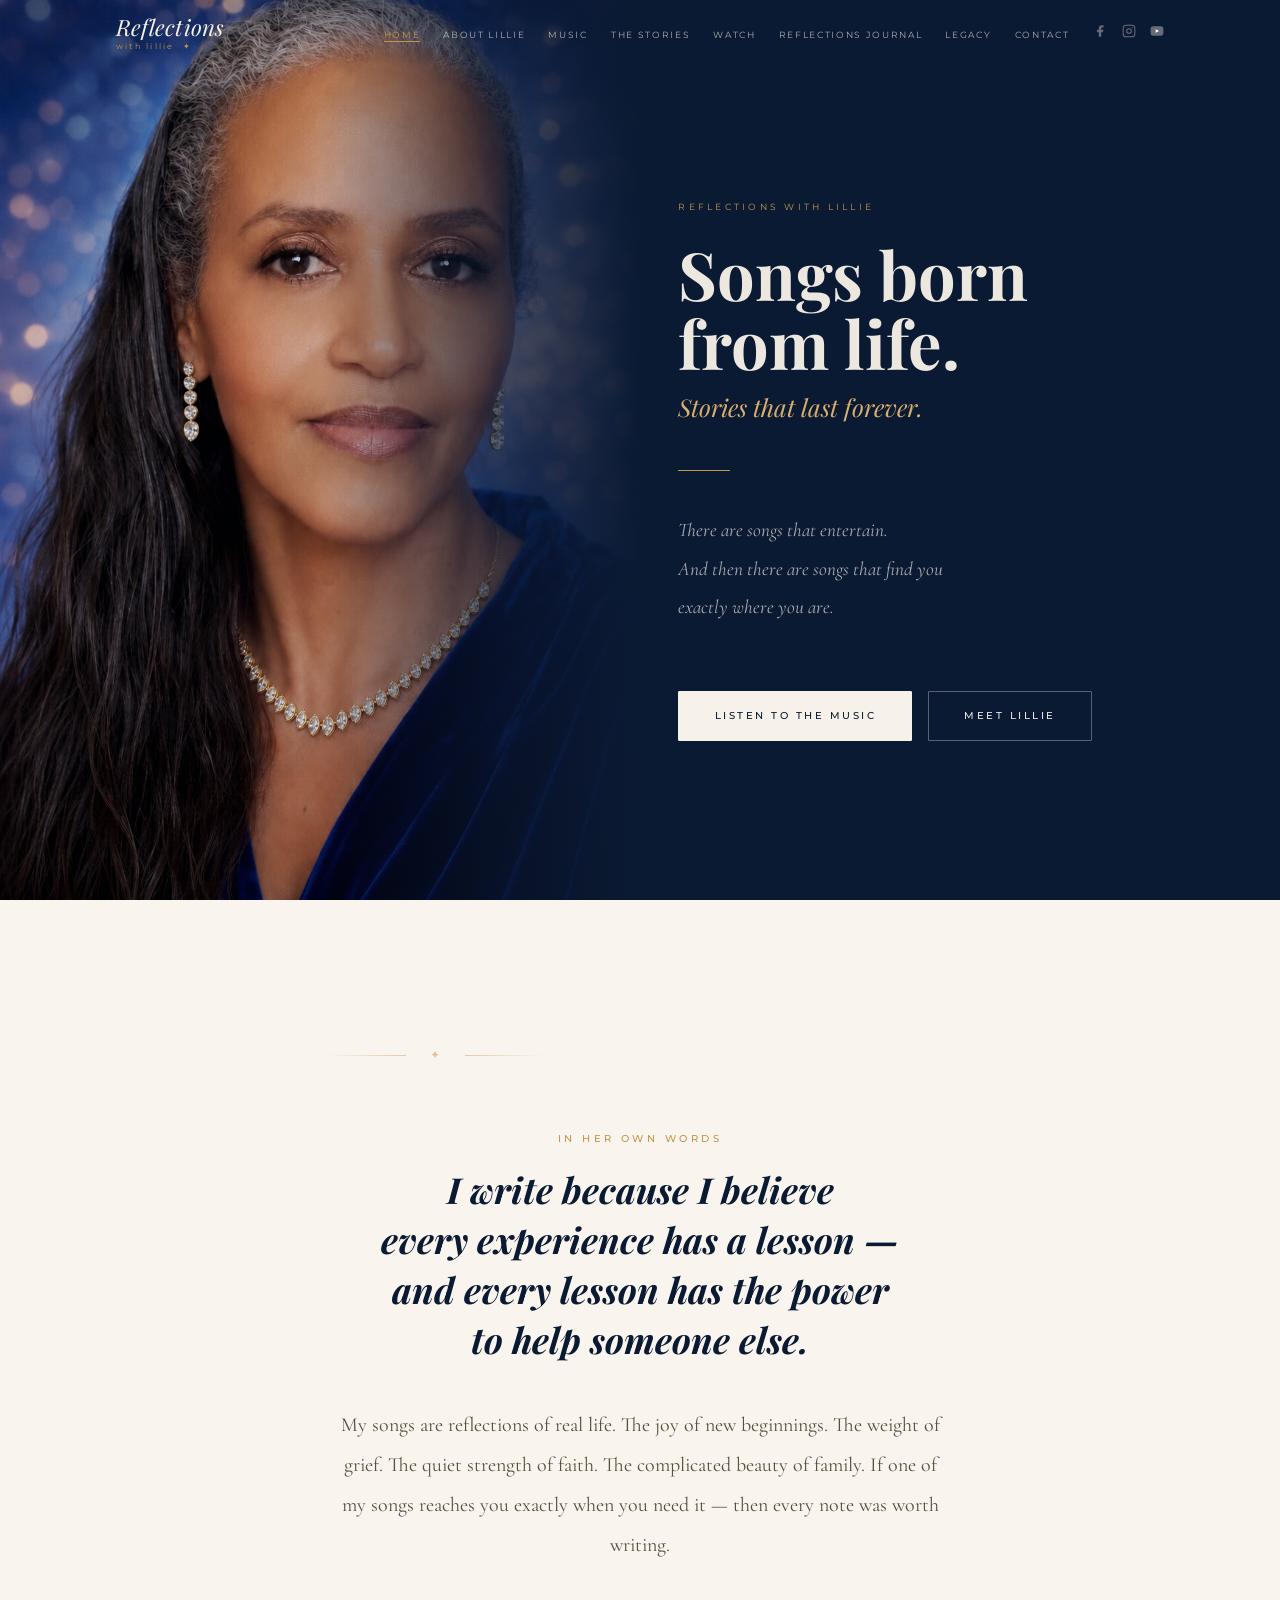
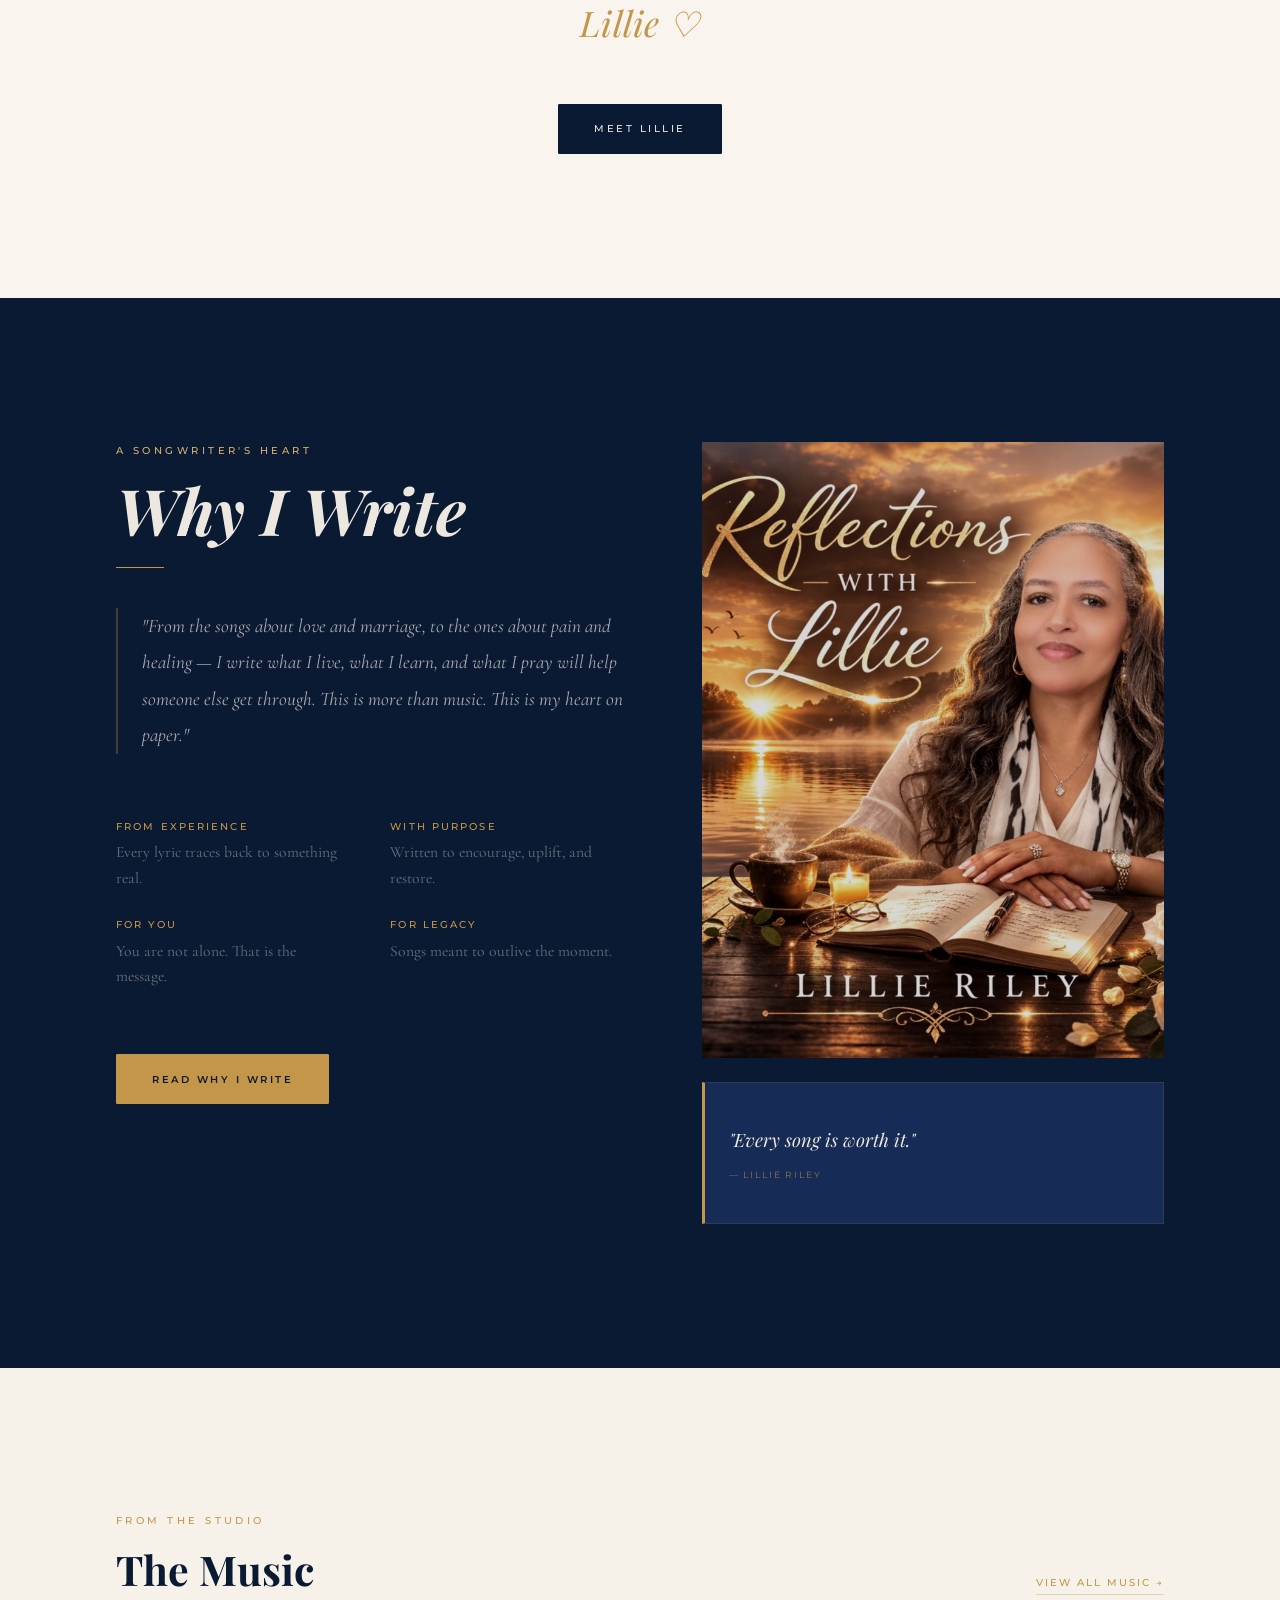
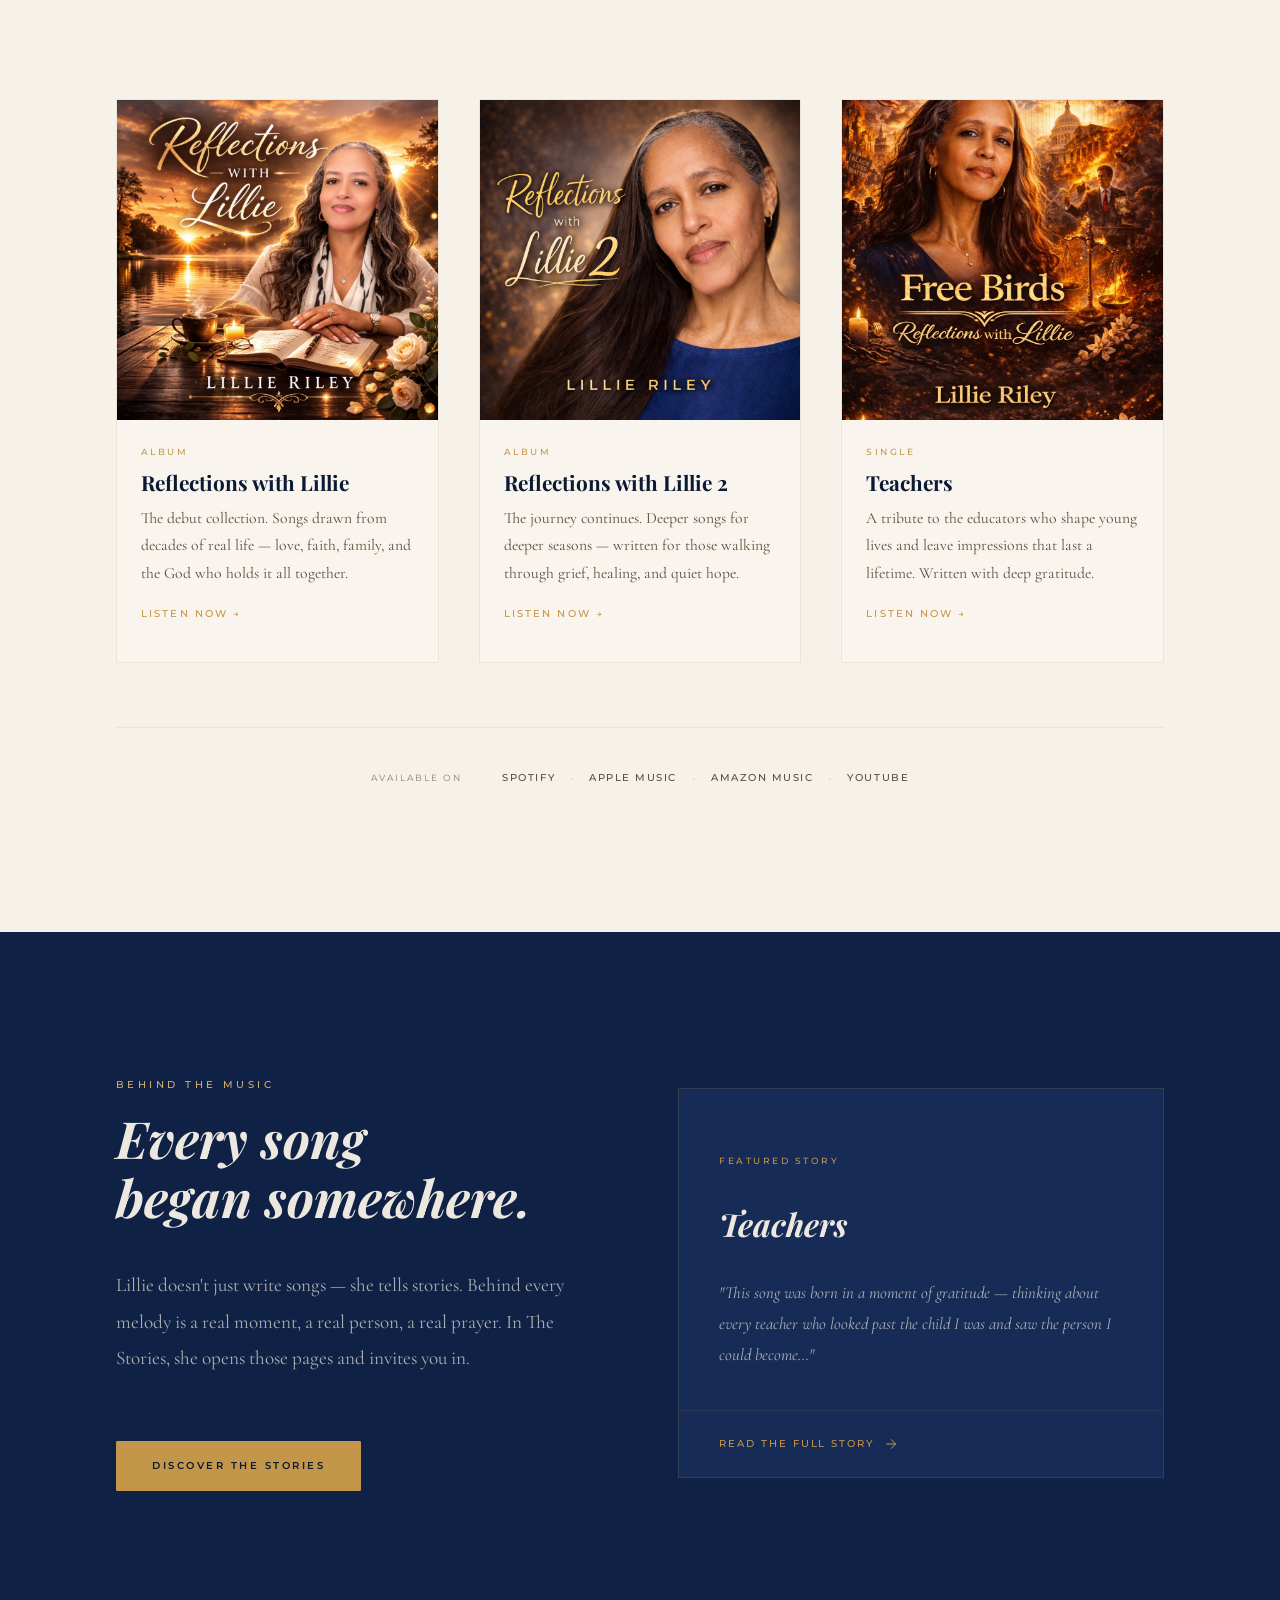
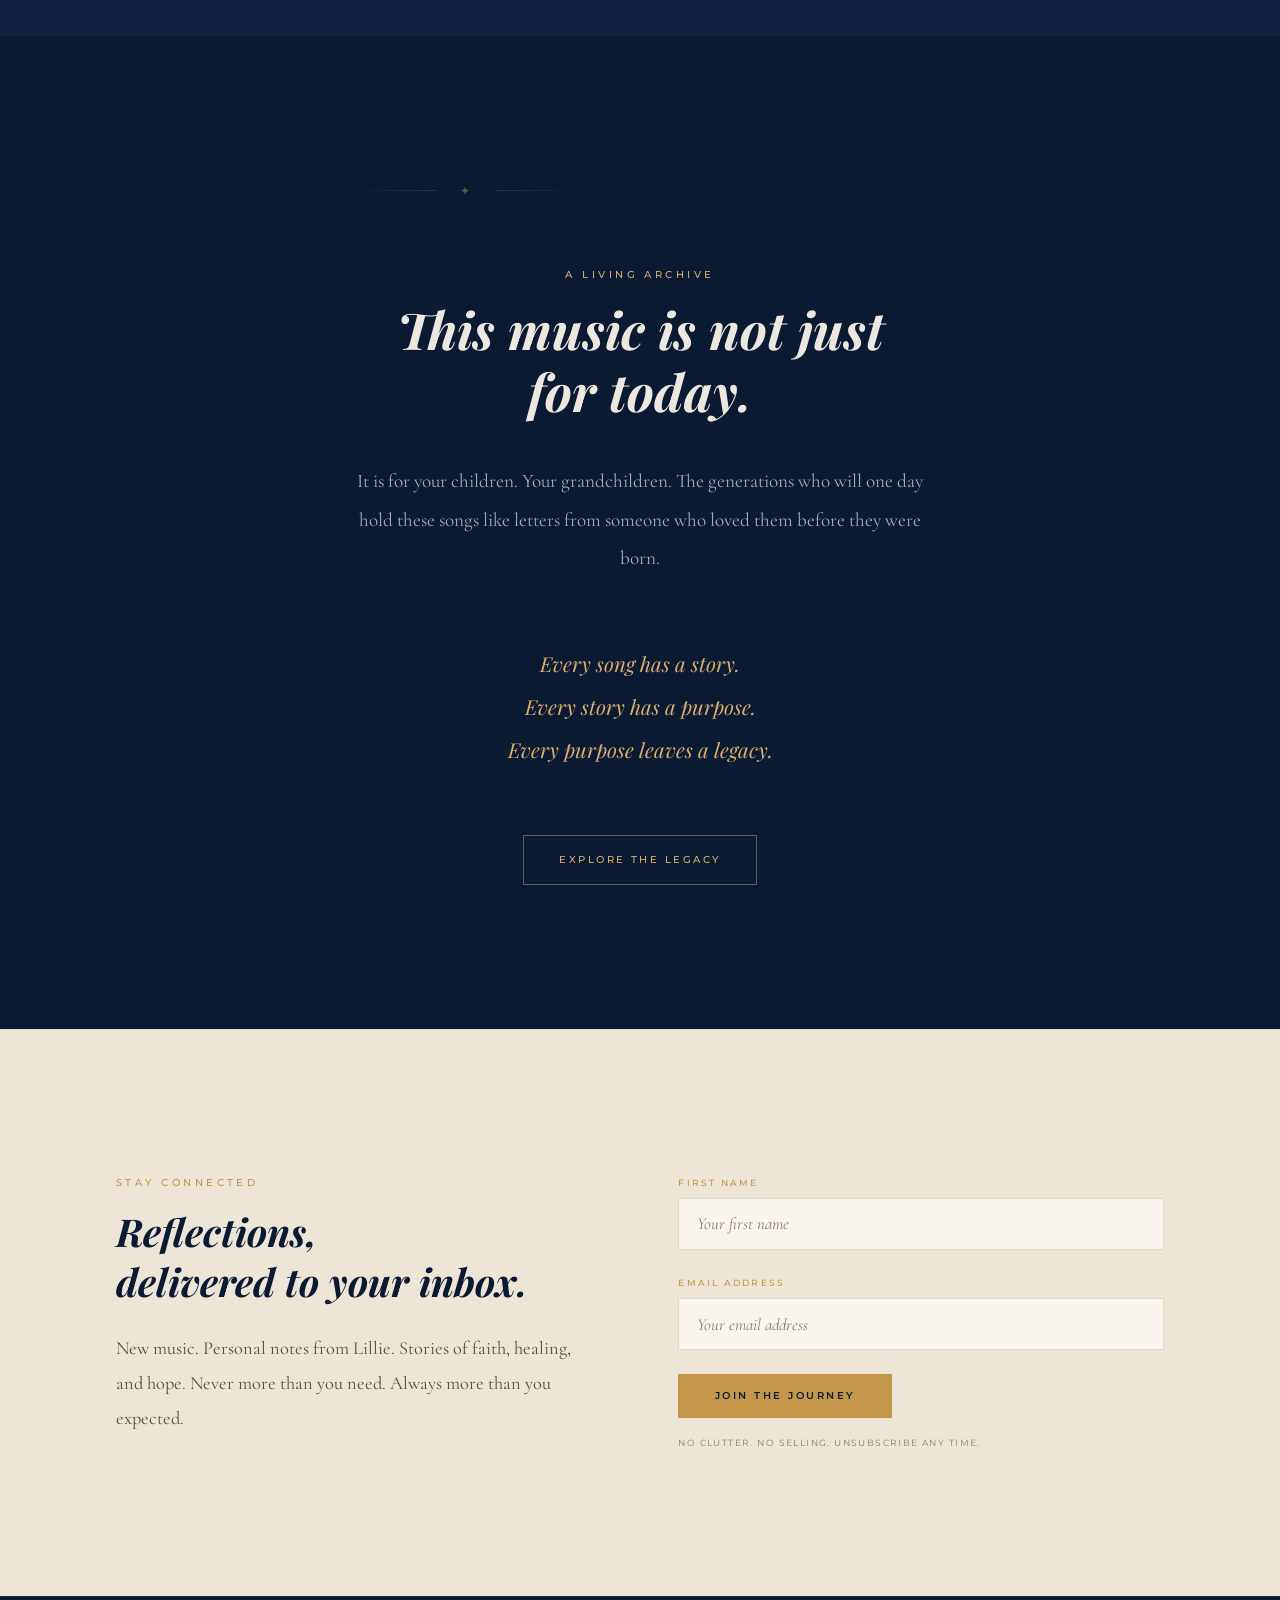
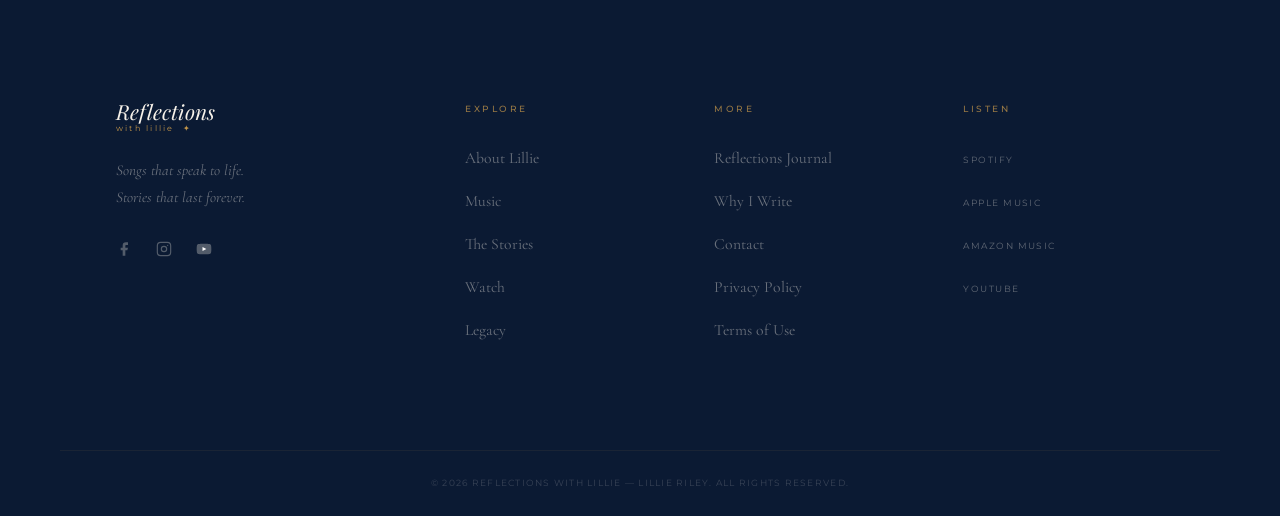
==== commit cc3210f8: "feat: complete Reflections with Lillie brand refresh" ====
--- a/index.html
+++ b/index.html
@@ -262,7 +262,7 @@
             <div class="music-card-art">
               <!-- PLACEHOLDER: Place album-1.jpg in images/ folder -->
               <img
-                src="images/album-1.jpg"
+                src="images/albums/album-1.jpg"
                 alt="Reflections with Lillie — Album"
                 onerror="this.closest('.music-card-art').classList.add('art-fallback'); this.closest('.music-card-art').dataset.label='Reflections with Lillie'"
               />
@@ -282,7 +282,7 @@
             <div class="music-card-art">
               <!-- PLACEHOLDER: Place album-2.jpg in images/ folder -->
               <img
-                src="images/album-2.jpg"
+                src="images/albums/album-2.jpg"
                 alt="Reflections with Lillie 2 — Album"
                 onerror="this.closest('.music-card-art').classList.add('art-fallback'); this.closest('.music-card-art').dataset.label='Reflections with Lillie 2'"
               />
@@ -302,7 +302,7 @@
             <div class="music-card-art">
               <!-- PLACEHOLDER: Place teachers-cover.jpg in images/ folder -->
               <img
-                src="images/teachers-cover.jpg"
+                src="images/singles/teachers-cover.jpg"
                 alt="Teachers — Single by Lillie Riley"
                 onerror="this.closest('.music-card-art').classList.add('art-fallback'); this.closest('.music-card-art').dataset.label='Teachers'"
               />
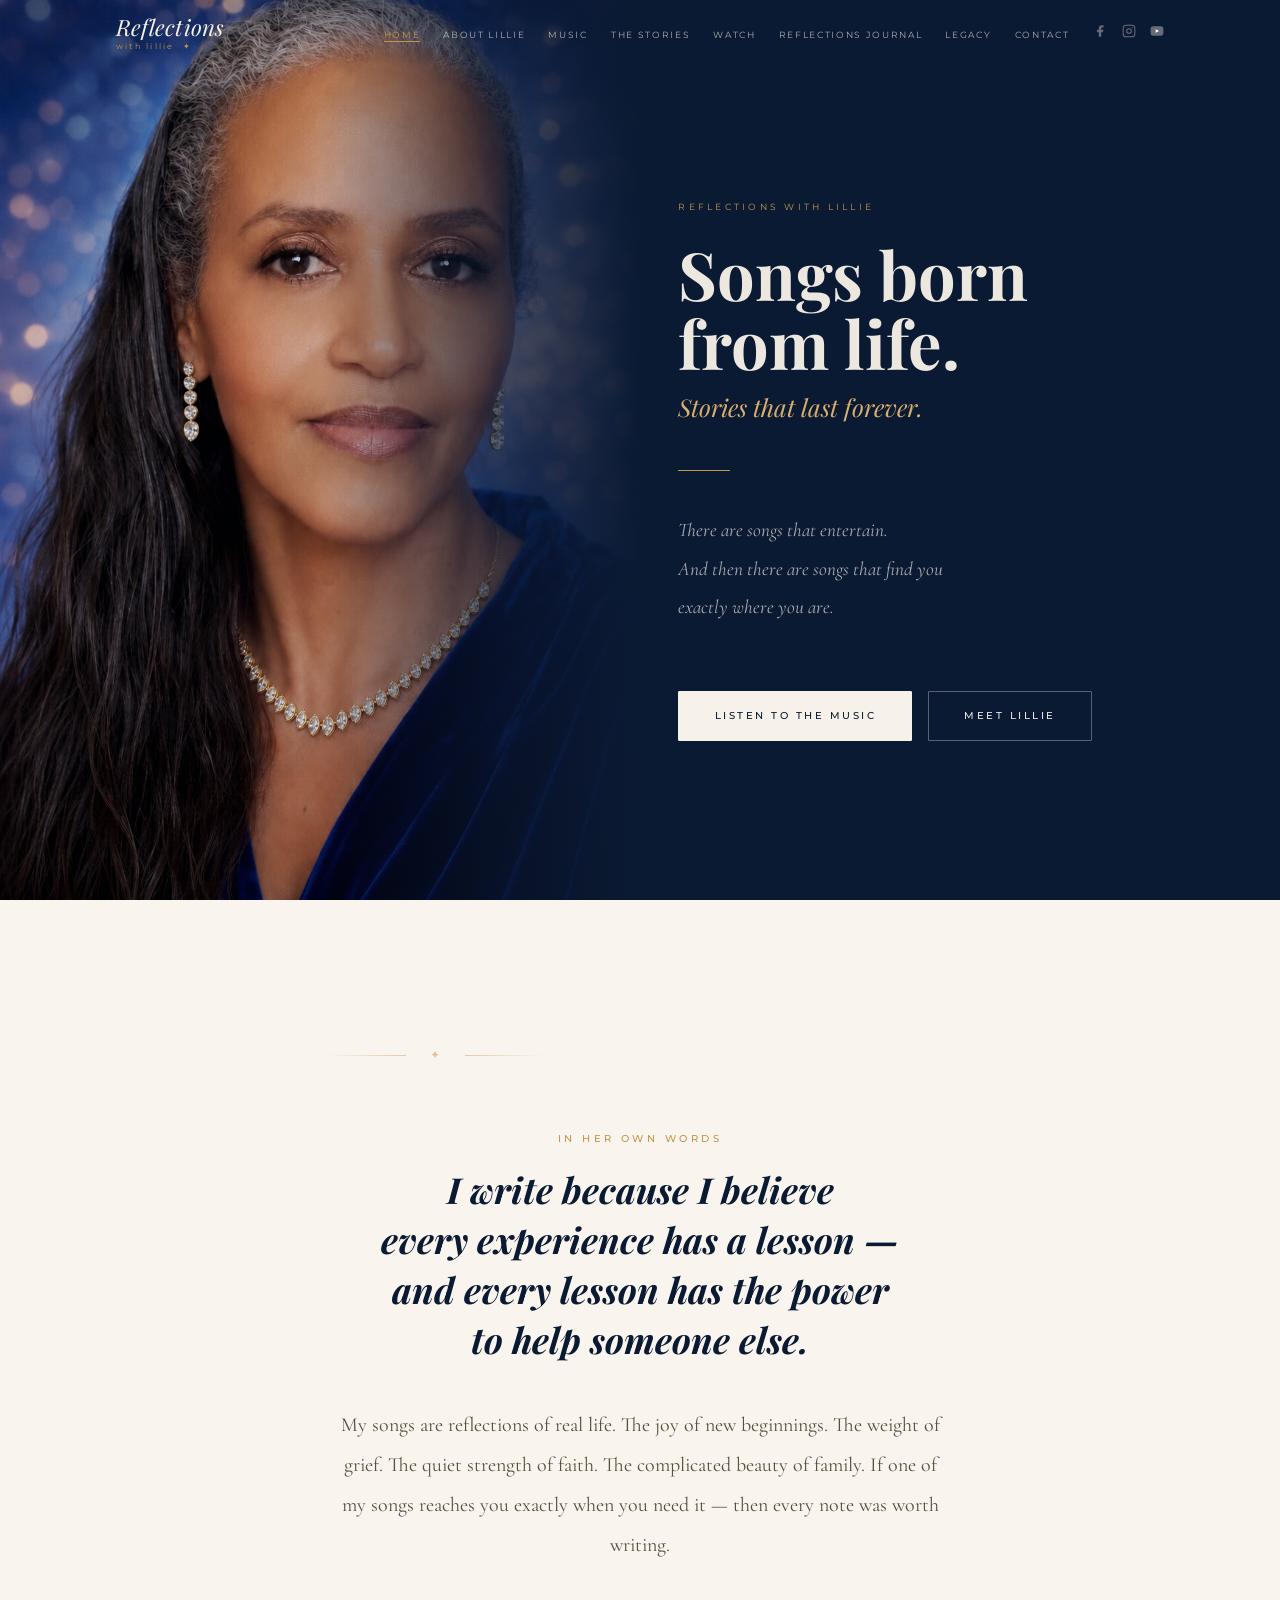
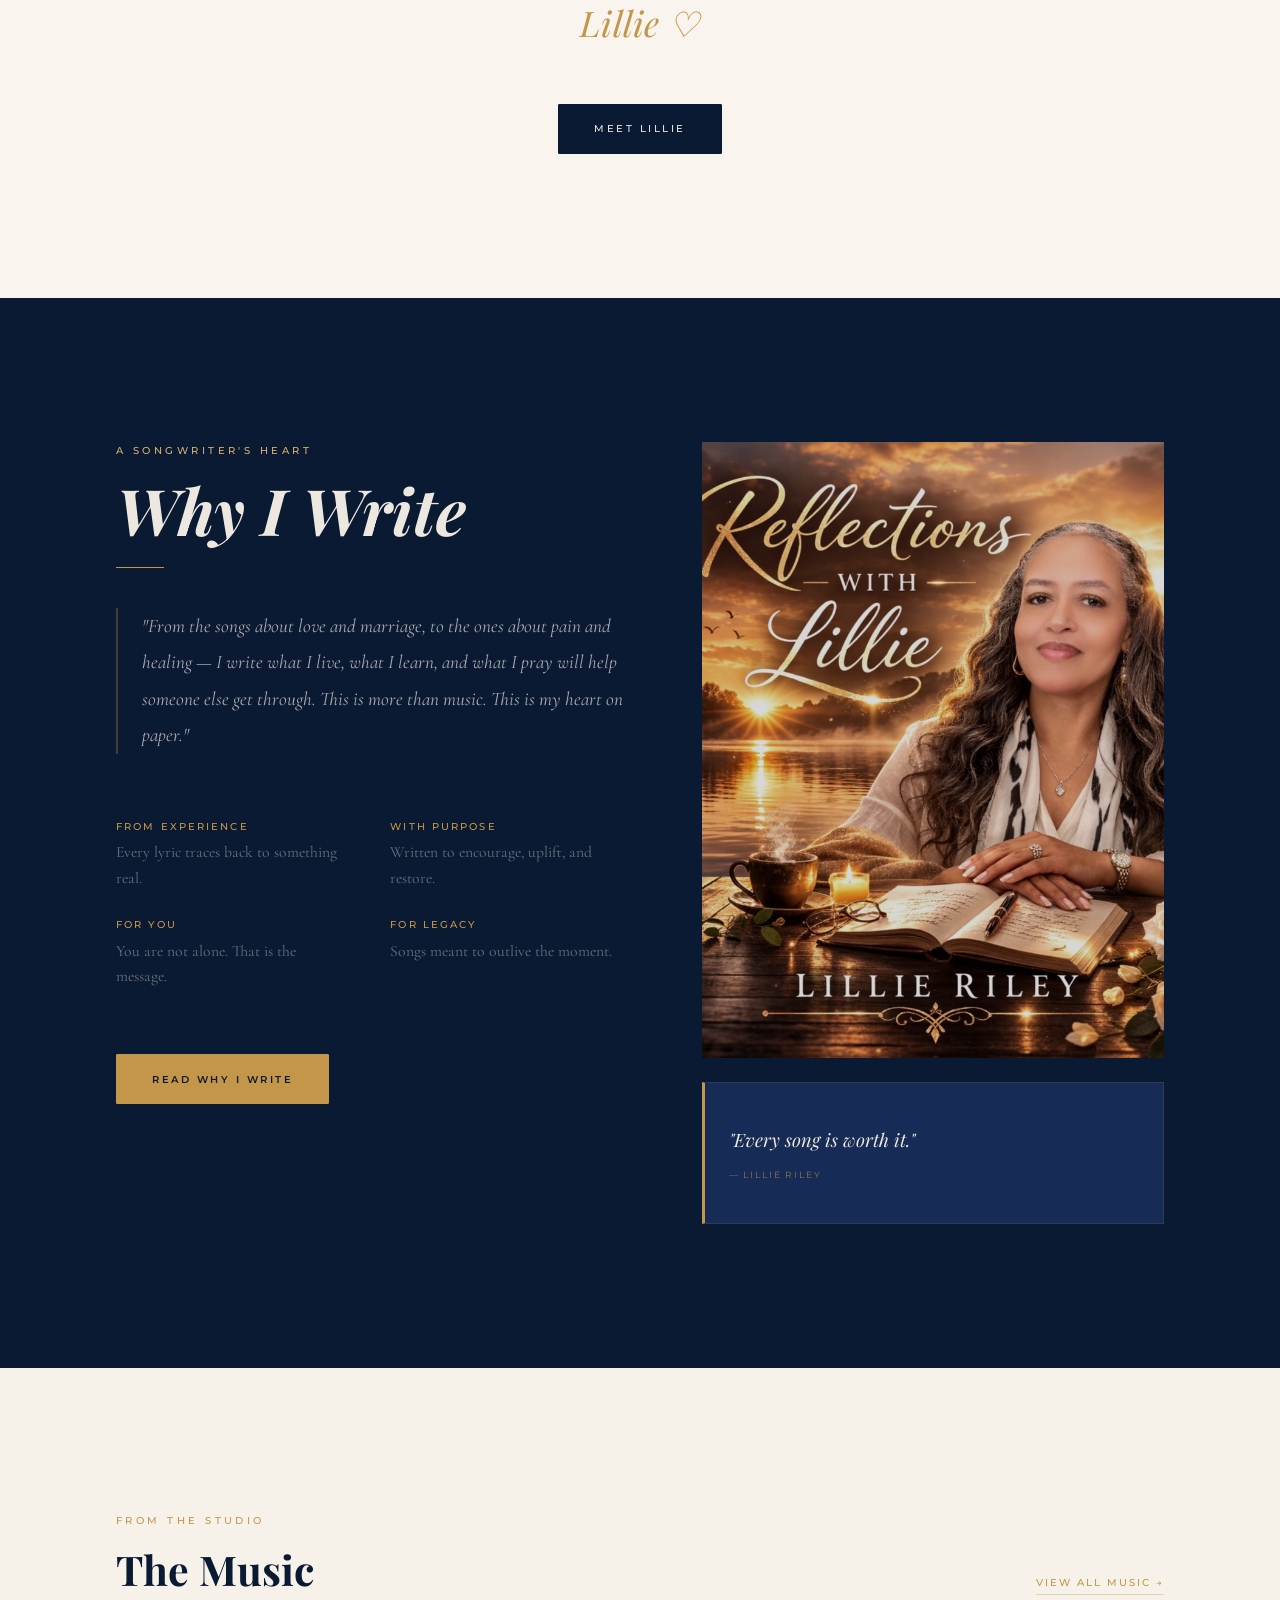
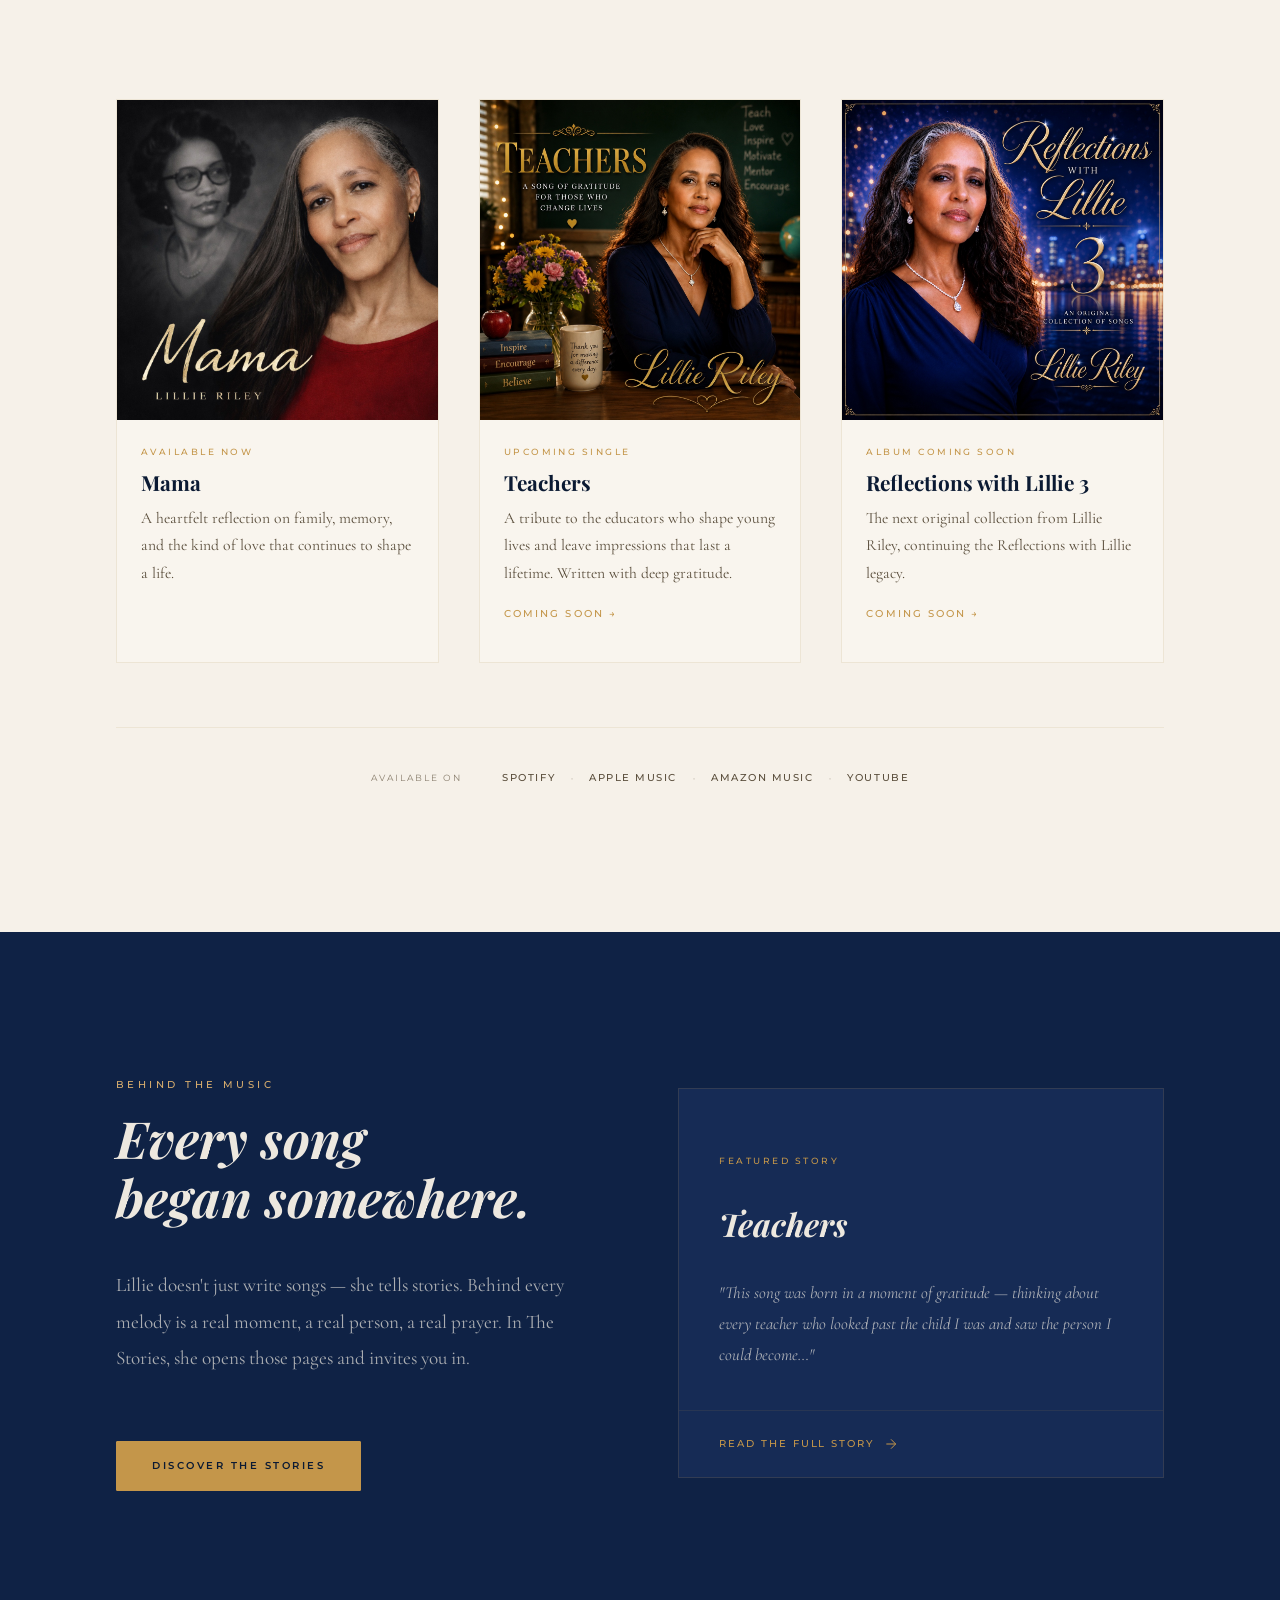
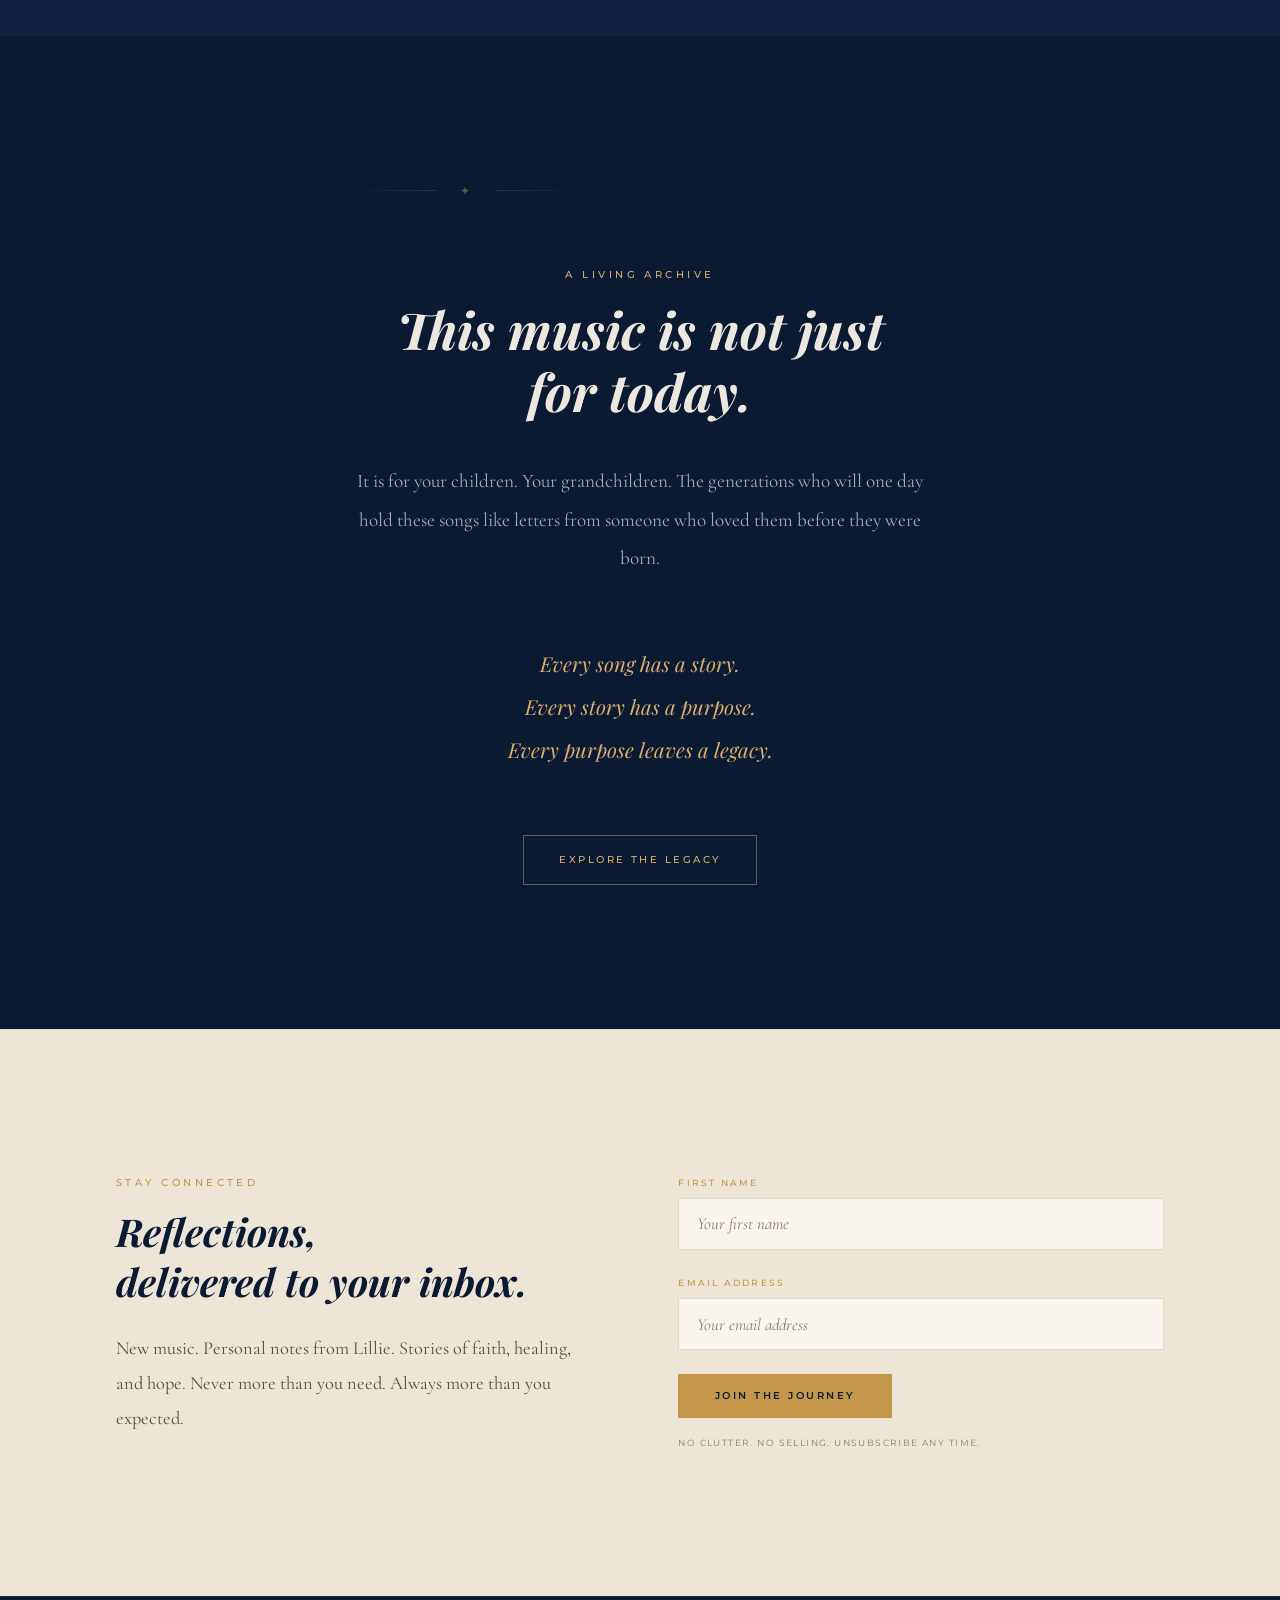
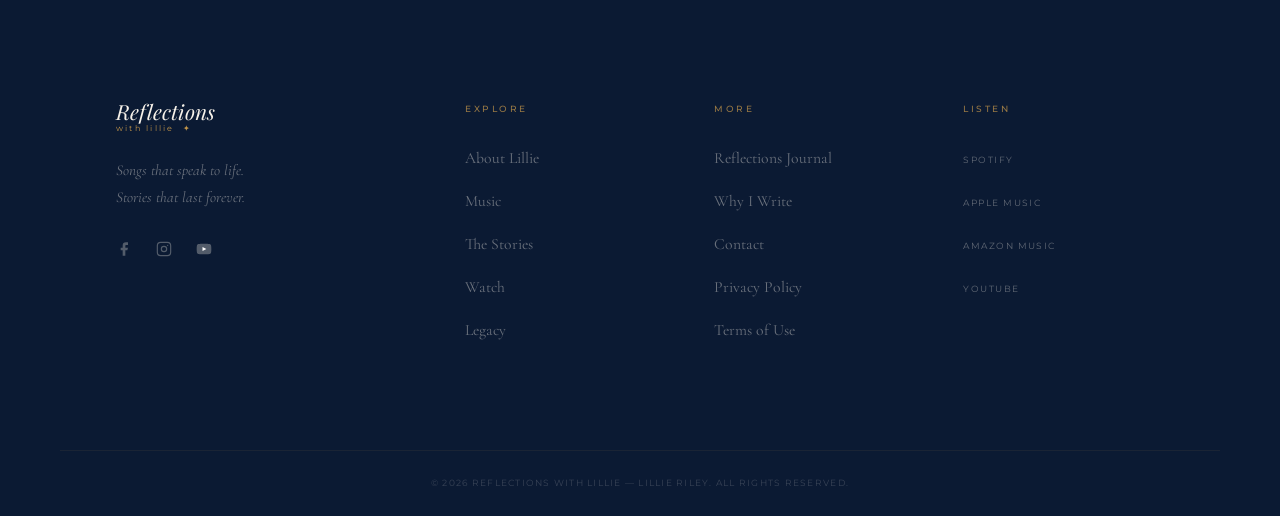
==== commit c5ba99d6: "Phase 1 Launch: Reflections with Lillie Foundation Phase 1 Launch: Reflections with Lillie Foundatio" ====
--- a/index.html
+++ b/index.html
@@ -258,66 +258,41 @@
 
         <div class="music-grid">
 
-          <article class="music-card reveal" data-stagger="0">
+          <article class="music-card reveal" data-type="single" data-stagger="0">
             <div class="music-card-art">
-              <!-- PLACEHOLDER: Place album-1.jpg in images/ folder -->
-              <img
-                src="images/albums/album-1.jpg"
-                alt="Reflections with Lillie — Album"
-                onerror="this.closest('.music-card-art').classList.add('art-fallback'); this.closest('.music-card-art').dataset.label='Reflections with Lillie'"
-              />
-              <a href="https://lillieriley.hearnow.com/reflections-with-lillie" target="_blank" rel="noopener noreferrer" class="music-card-play" aria-label="Listen to Reflections with Lillie">
-                <svg viewBox="0 0 24 24" fill="currentColor" width="20" height="20" aria-hidden="true"><polygon points="5 3 19 12 5 21 5 3"/></svg>
-              </a>
+              <img src="images/singles/mama-cover.jpg" alt="Mama single artwork by Lillie Riley" onerror="this.closest('.music-card-art').classList.add('art-fallback'); this.closest('.music-card-art').dataset.label='Mama'" />
             </div>
             <div class="music-card-info">
-              <span class="music-card-type">Album</span>
-              <h3 class="music-card-title">Reflections with Lillie</h3>
-              <p class="music-card-desc">The debut collection. Songs drawn from decades of real life — love, faith, family, and the God who holds it all together.</p>
-              <a href="https://lillieriley.hearnow.com/reflections-with-lillie" target="_blank" rel="noopener noreferrer" class="door-link">Listen Now <span aria-hidden="true">→</span></a>
+              <span class="music-card-type">Available Now</span>
+              <h3 class="music-card-title">Mama</h3>
+              <p class="music-card-desc">A heartfelt reflection on family, memory, and the kind of love that continues to shape a life.</p>
+              <!-- TODO: Add real Mama streaming link when provided. -->
             </div>
           </article>
 
-          <article class="music-card reveal" data-stagger="1">
+          <article class="music-card reveal" data-type="single" data-stagger="1">
             <div class="music-card-art">
-              <!-- PLACEHOLDER: Place album-2.jpg in images/ folder -->
-              <img
-                src="images/albums/album-2.jpg"
-                alt="Reflections with Lillie 2 — Album"
-                onerror="this.closest('.music-card-art').classList.add('art-fallback'); this.closest('.music-card-art').dataset.label='Reflections with Lillie 2'"
-              />
-              <a href="https://music.apple.com/us/album/reflections-with-lillie-2/1891876849" target="_blank" rel="noopener noreferrer" class="music-card-play" aria-label="Listen to Reflections with Lillie 2">
-                <svg viewBox="0 0 24 24" fill="currentColor" width="20" height="20" aria-hidden="true"><polygon points="5 3 19 12 5 21 5 3"/></svg>
-              </a>
+              <img src="images/singles/teachers-cover.jpg" alt="Teachers upcoming single artwork by Lillie Riley" onerror="this.closest('.music-card-art').classList.add('art-fallback'); this.closest('.music-card-art').dataset.label='Teachers'" />
             </div>
             <div class="music-card-info">
-              <span class="music-card-type">Album</span>
-              <h3 class="music-card-title">Reflections with Lillie 2</h3>
-              <p class="music-card-desc">The journey continues. Deeper songs for deeper seasons — written for those walking through grief, healing, and quiet hope.</p>
-              <a href="https://music.apple.com/us/album/reflections-with-lillie-2/1891876849" target="_blank" rel="noopener noreferrer" class="door-link">Listen Now <span aria-hidden="true">→</span></a>
-            </div>
-          </article>
-
-          <article class="music-card reveal" data-stagger="2">
-            <div class="music-card-art">
-              <!-- PLACEHOLDER: Place teachers-cover.jpg in images/ folder -->
-              <img
-                src="images/singles/teachers-cover.jpg"
-                alt="Teachers — Single by Lillie Riley"
-                onerror="this.closest('.music-card-art').classList.add('art-fallback'); this.closest('.music-card-art').dataset.label='Teachers'"
-              />
-              <a href="music.html" class="music-card-play" aria-label="Listen to Teachers">
-                <svg viewBox="0 0 24 24" fill="currentColor" width="20" height="20" aria-hidden="true"><polygon points="5 3 19 12 5 21 5 3"/></svg>
-              </a>
-            </div>
-            <div class="music-card-info">
-              <span class="music-card-type">Single</span>
+              <span class="music-card-type">Upcoming Single</span>
               <h3 class="music-card-title">Teachers</h3>
               <p class="music-card-desc">A tribute to the educators who shape young lives and leave impressions that last a lifetime. Written with deep gratitude.</p>
-              <a href="music.html" class="door-link">Listen Now <span aria-hidden="true">→</span></a>
+              <span class="door-link" aria-disabled="true">Coming Soon <span aria-hidden="true">→</span></span>
             </div>
           </article>
 
+          <article class="music-card reveal" data-type="album" data-stagger="2">
+            <div class="music-card-art">
+              <img src="images/albums/reflections-with-lillie-3.jpg" alt="Reflections with Lillie 3 album artwork" onerror="this.closest('.music-card-art').classList.add('art-fallback'); this.closest('.music-card-art').dataset.label='Reflections with Lillie 3'" />
+            </div>
+            <div class="music-card-info">
+              <span class="music-card-type">Album Coming Soon</span>
+              <h3 class="music-card-title">Reflections with Lillie 3</h3>
+              <p class="music-card-desc">The next original collection from Lillie Riley, continuing the Reflections with Lillie legacy.</p>
+              <span class="door-link" aria-disabled="true">Coming Soon <span aria-hidden="true">→</span></span>
+            </div>
+          </article>
         </div>
 
         <div class="music-platforms reveal">
